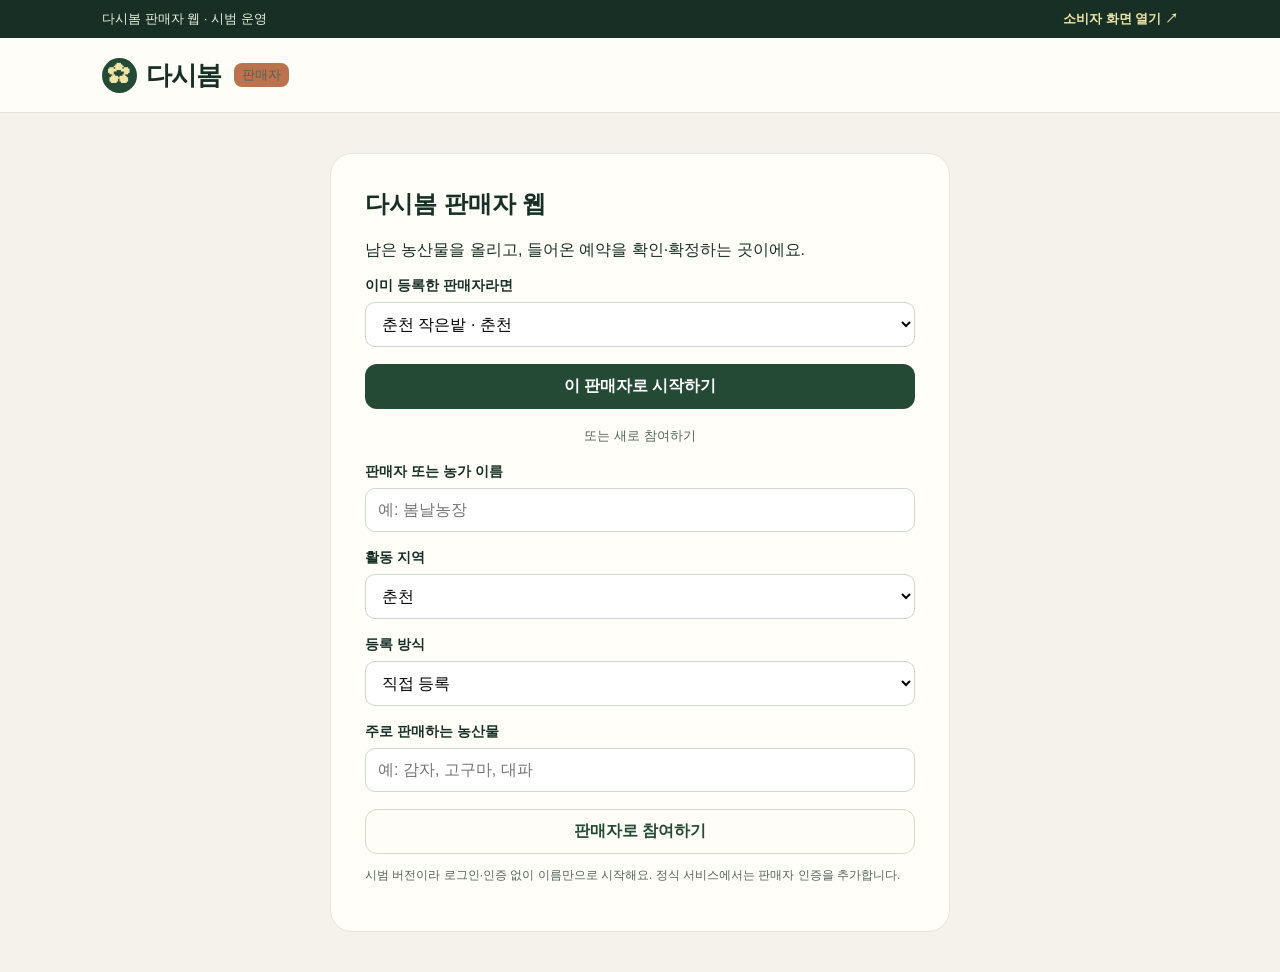
==== seller.html @ 89005359 "소비자 웹과 판매자 웹으로 분리하고 서로 연결 - 다시봄_줌미팅_시연본.html → index.html (소비자 웹) - seller.html 추가 (판매자 웹: 상품 올리기, 예" ====
<!doctype html>
<html lang="ko">
  <head>
    <meta charset="utf-8">
    <meta name="viewport" content="width=device-width,initial-scale=1">
    <title>다시봄 판매자 | 우리 농가 관리</title>
    <link rel="stylesheet" href="assets/style.css">
  </head>
  <body class="seller-app">
    <div class="portal-bar">
      <div class="wrap">
        <span>다시봄 판매자 웹 · 시범 운영</span>
        <a href="index.html" target="_blank" rel="noopener">소비자 화면 열기 ↗</a>
      </div>
    </div>
    <header>
      <div class="wrap nav">
        <a class="logo" href="seller.html" aria-label="다시봄 판매자 홈"><span class="brand-mark" aria-hidden="true">✿</span> 다시봄 <span class="seller-tag">판매자</span></a>
        <div class="seller-who" id="sellerWho" hidden>
          <label class="mini" for="sellerSelect">판매자</label>
          <select id="sellerSelect" onchange="switchSeller(this.value)"></select>
          <button class="btn" type="button" onclick="openAdd()">+ 농산물 올리기</button>
        </div>
      </div>
    </header>

    <main class="wrap">
      <!-- 판매자를 아직 고르지 않았을 때 -->
      <section class="welcome" id="welcome" hidden>
        <h1>다시봄 판매자 웹</h1>
        <p class="lead">남은 농산물을 올리고, 들어온 예약을 확인·확정하는 곳이에요.</p>
        <div class="field">
          <label for="pickSeller">이미 등록한 판매자라면</label>
          <select id="pickSeller"></select>
        </div>
        <button class="btn" type="button" style="width:100%" onclick="switchSeller(document.getElementById('pickSeller').value)">이 판매자로 시작하기</button>
        <div class="or">또는 새로 참여하기</div>
        <form onsubmit="registerSeller(event)">
          <div class="field">
            <label for="newSellerName">판매자 또는 농가 이름</label>
            <input id="newSellerName" name="name" required maxlength="40" placeholder="예: 봄날농장">
          </div>
          <div class="field">
            <label for="newSellerRegion">활동 지역</label>
            <select id="newSellerRegion" name="region" required>
              <option value="춘천">춘천</option>
              <option value="홍천">홍천</option>
            </select>
          </div>
          <div class="field">
            <label for="newSellerMode">등록 방식</label>
            <select id="newSellerMode" name="mode">
              <option value="직접 등록">직접 등록</option>
              <option value="관리자 대리 등록">관리자 대리 등록</option>
            </select>
          </div>
          <div class="field">
            <label for="newSellerProducts">주로 판매하는 농산물</label>
            <input id="newSellerProducts" name="products" maxlength="120" placeholder="예: 감자, 고구마, 대파">
          </div>
          <button class="btn alt" type="submit" style="width:100%">판매자로 참여하기</button>
          <p class="fine">시범 버전이라 로그인·인증 없이 이름만으로 시작해요. 정식 서비스에서는 판매자 인증을 추가합니다.</p>
        </form>
      </section>

      <!-- 판매자 대시보드 -->
      <section class="dash" id="dash" hidden>
        <h1 id="hello"></h1>
        <p class="lead">새 예약을 확인하고, 오늘 남은 농산물을 올려 보세요.</p>

        <div class="stats">
          <div class="stat hot"><small>확인 대기 예약</small><strong id="statWait">0</strong></div>
          <div class="stat"><small>확정된 예약</small><strong id="statOk">0</strong></div>
          <div class="stat"><small>판매 중인 상품</small><strong id="statOn">0</strong></div>
          <div class="stat"><small>예상 매출 (확정·완료)</small><strong id="statSales">0원</strong></div>
        </div>

        <div class="tabs" role="tablist">
          <button class="tab" role="tab" id="tab-orders" aria-selected="true" onclick="showTab('orders')">예약 요청<span class="nav-count" id="waitCount"></span></button>
          <button class="tab" role="tab" id="tab-products" aria-selected="false" onclick="showTab('products')">내 상품</button>
          <button class="tab" role="tab" id="tab-admin" aria-selected="false" onclick="showTab('admin')">운영 도구</button>
        </div>

        <div class="panel" id="panel-orders" role="tabpanel">
          <div class="panel-head">
            <h2>들어온 예약</h2>
            <div class="chips" id="orderFilter">
              <button class="chip" type="button" data-f="all" aria-pressed="false" onclick="setFilter('all')">전체</button>
              <button class="chip" type="button" data-f="requested" aria-pressed="true" onclick="setFilter('requested')">확인 대기</button>
              <button class="chip" type="button" data-f="accepted" aria-pressed="false" onclick="setFilter('accepted')">확정</button>
              <button class="chip" type="button" data-f="closed" aria-pressed="false" onclick="setFilter('closed')">완료·종료</button>
            </div>
          </div>
          <div class="card-list" id="orderList"></div>
        </div>

        <div class="panel" id="panel-products" role="tabpanel" hidden>
          <div class="panel-head">
            <h2>내 상품</h2>
            <button class="btn small" type="button" onclick="openAdd()">+ 농산물 올리기</button>
          </div>
          <div class="card-list" id="productList"></div>
        </div>

        <div class="panel" id="panel-admin" role="tabpanel" hidden>
          <div class="panel-head"><h2>운영 도구</h2></div>
          <div class="notice">시범 운영자가 쓰는 메뉴예요. 정식 서비스에서는 관리자 계정에서만 보이게 할 예정이에요.</div>
          <h3>참여 판매자</h3>
          <div id="sellerList"></div>
          <h3>전체 예약</h3>
          <div id="allOrders"></div>
          <div class="admin-box">
            <h3>시범 데이터</h3>
            <p class="fine">지금까지 쌓인 상품·판매자·예약을 파일로 받거나, 시연 전에 처음 상태로 되돌릴 수 있어요.</p>
            <div class="switch">
              <button class="btn alt small" type="button" onclick="UI.download(Store.exportAll(), '다시봄-시범데이터.json')">데이터 내려받기 (JSON)</button>
              <button class="btn danger small" type="button" onclick="resetDemo()">처음 상태로 초기화</button>
            </div>
          </div>
        </div>
      </section>
    </main>

    <dialog id="addDialog">
      <div class="modal-head">
        <h2>농산물 올리기</h2>
        <button class="close" type="button" aria-label="닫기" onclick="UI.close('addDialog')">×</button>
      </div>
      <div class="modal-body">
        <div class="notice" id="addWho"></div>
        <form onsubmit="addProduct(event)">
          <div class="field">
            <label for="addMode">등록 주체</label>
            <select id="addMode" name="mode">
              <option value="판매자 직접 등록">판매자 직접 등록</option>
              <option value="관리자 대리 등록">관리자 대리 등록</option>
            </select>
          </div>
          <div class="field">
            <label for="addRegion">판매 지역</label>
            <select id="addRegion" name="region">
              <option value="춘천">춘천</option>
              <option value="홍천">홍천</option>
            </select>
          </div>
          <div class="field">
            <label for="addName">농산물 이름</label>
            <input id="addName" name="name" required maxlength="40" placeholder="예: 못난이 감자">
          </div>
          <div class="field">
            <label for="addCategory">상품 분류</label>
            <select id="addCategory" name="category">
              <option>못난이 농산물</option>
              <option>소량 잉여 농산물</option>
              <option>일반 농산물</option>
            </select>
          </div>
          <div class="field">
            <label for="addPrice">판매 가격(원)</label>
            <input id="addPrice" name="price" type="number" required min="0" max="10000000" placeholder="예: 3000">
          </div>
          <div class="field">
            <label for="addUnit">판매 단위</label>
            <input id="addUnit" name="unit" required maxlength="25" placeholder="예: 1kg 또는 2개">
          </div>
          <div class="field">
            <label for="addPlace">수령 장소</label>
            <input id="addPlace" name="place" required maxlength="100" placeholder="예: 홍천 오일장 (정확한 위치는 예약 후 협의)">
          </div>
          <div class="field">
            <label for="addDesc">판매 설명</label>
            <textarea id="addDesc" name="description" maxlength="300" placeholder="상품 상태와 수령 가능 요일을 적어주세요."></textarea>
          </div>
          <div class="field">
            <label for="addPhone">연락처 (공개에 동의한 경우만)</label>
            <input id="addPhone" name="phone" type="tel" maxlength="20" placeholder="예: 010-0000-0000 (선택)">
          </div>
          <div class="field">
            <label><input type="checkbox" name="consent" style="width:auto"> 소비자에게 연락처 공개에 동의합니다 (선택)</label>
          </div>
          <button class="btn" type="submit" style="width:100%">올리기</button>
          <p class="fine">올리면 소비자 화면에 바로 나타나요.</p>
        </form>
      </div>
    </dialog>

    <dialog id="decideDialog">
      <div class="modal-head">
        <h2 id="decideTitle">예약 확정</h2>
        <button class="close" type="button" aria-label="닫기" onclick="UI.close('decideDialog')">×</button>
      </div>
      <div class="modal-body">
        <div class="notice" id="decideInfo" style="white-space:pre-line"></div>
        <form onsubmit="decide(event)">
          <input type="hidden" name="id" id="decideId">
          <input type="hidden" name="status" id="decideStatus">
          <div class="field">
            <label for="decideNote">소비자에게 보낼 말</label>
            <textarea id="decideNote" name="note" maxlength="300"></textarea>
          </div>
          <button class="btn" type="submit" style="width:100%" id="decideBtn">확정하기</button>
          <p class="fine">이 메시지는 소비자의 ‘내 예약’에 표시돼요.</p>
        </form>
      </div>
    </dialog>

    <div class="toast" id="toast" role="status"></div>

    <script src="assets/store.js"></script>
    <script>
      const Store = window.DasibomStore;
      const UI = window.DasibomUI;
      const esc = UI.esc, money = UI.money;
      let me = Store.currentSeller();
      let filter = 'requested';
      let fresh = new Set(); // 방금 들어온 예약 강조용

      function renderAll() {
        renderSellerPickers();
        const hasMe = !!me;
        document.getElementById('welcome').hidden = hasMe;
        document.getElementById('dash').hidden = !hasMe;
        document.getElementById('sellerWho').hidden = !hasMe;
        if (!hasMe) return;
        document.getElementById('hello').textContent = `${me}님, 안녕하세요`;
        renderStats();
        renderOrders();
        renderProducts();
        renderAdmin();
      }

      function renderSellerPickers() {
        const sellers = Store.sellers();
        const options = sellers.map(s => `<option value="${esc(s.name)}"${s.name === me ? ' selected' : ''}>${esc(s.name)} · ${esc(s.region)}</option>`).join('');
        document.getElementById('sellerSelect').innerHTML = options;
        document.getElementById('pickSeller').innerHTML = options;
      }

      function switchSeller(name) {
        if (!name) return;
        me = name;
        Store.setCurrentSeller(name);
        fresh.clear();
        renderAll();
        window.scrollTo(0, 0);
      }

      function registerSeller(e) {
        e.preventDefault();
        const s = Store.addSeller(Object.fromEntries(new FormData(e.target)));
        if (!s) return UI.notify('저장하지 못했어요. 다시 시도해 주세요.');
        e.target.reset();
        switchSeller(s.name);
        UI.notify(`${s.name}님, 다시봄에 오신 걸 환영해요! 첫 농산물을 올려 보세요.`);
      }

      function myOrders() {
        return Store.reservationsForSeller(me);
      }

      function renderStats() {
        const orders = myOrders();
        const wait = orders.filter(r => r.status === 'requested').length;
        document.getElementById('statWait').textContent = wait;
        document.getElementById('waitCount').textContent = wait ? wait : '';
        document.getElementById('statOk').textContent = orders.filter(r => r.status === 'accepted').length;
        document.getElementById('statOn').textContent = Store.productsBySeller(me).filter(p => p.status !== 'off').length;
        document.getElementById('statSales').textContent = money(orders.filter(r => r.status === 'accepted' || r.status === 'done').reduce((a, r) => a + Number(r.total || 0), 0));
      }

      function setFilter(f) {
        filter = f;
        document.querySelectorAll('#orderFilter .chip').forEach(b => b.setAttribute('aria-pressed', String(b.dataset.f === f)));
        renderOrders();
      }

      function renderOrders() {
        const list = myOrders().filter(r =>
          filter === 'all' ? true :
          filter === 'closed' ? ['done', 'declined', 'cancelled'].includes(r.status) :
          r.status === filter
        );
        const emptyText = {
          requested: '확인할 예약이 없어요. 새 예약이 들어오면 여기에 바로 나타나요.',
          accepted: '확정된 예약이 없어요.',
          closed: '완료되거나 종료된 예약이 없어요.',
          all: '아직 들어온 예약이 없어요.'
        }[filter];
        document.getElementById('orderList').innerHTML = list.length ? list.map(r => `
          <article class="r-card${fresh.has(r.id) ? ' is-new' : ''}">
            <div class="r-emoji" aria-hidden="true">${r.emoji || '🥬'}</div>
            <div>
              <h3>${esc(r.product)} · ${esc(r.quantity)}묶음 <span class="mini">(${esc(r.unit)} 단위)</span></h3>
              <div class="meta">
                신청자 <b>${esc(r.customer)}</b> · 현장 결제 <b>${money(r.total)}</b><br>
                수령 희망일 <b>${esc(UI.date(r.date))}</b> · ${esc(r.place)}
              </div>
              ${r.message ? `<p class="r-msg"><b>소비자</b> ${esc(r.message)}</p>` : ''}
              ${r.sellerNote ? `<p class="r-msg seller"><b>보낸 말</b> ${esc(r.sellerNote)}</p>` : ''}
              ${actionsFor(r)}
            </div>
            <div class="r-side">${UI.badge(r.status)}<span class="mini">${esc(UI.ago(r.createdAt))} 신청</span></div>
          </article>`).join('') : `<div class="empty">${emptyText}</div>`;
      }

      function actionsFor(r) {
        const id = esc(r.id);
        if (r.status === 'requested') return `<div class="r-actions">
          <button class="btn" type="button" onclick="openDecide('${id}','accepted')">예약 확정</button>
          <button class="btn danger" type="button" onclick="openDecide('${id}','declined')">예약 불가</button></div>`;
        if (r.status === 'accepted') return `<div class="r-actions">
          <button class="btn" type="button" onclick="markDone('${id}')">수령 완료</button>
          <button class="btn danger" type="button" onclick="openDecide('${id}','declined')">예약 취소</button></div>`;
        return '';
      }

      function openDecide(id, status) {
        const r = Store.reservations().find(x => x.id === id);
        if (!r) return;
        const ok = status === 'accepted';
        document.getElementById('decideId').value = id;
        document.getElementById('decideStatus').value = status;
        document.getElementById('decideTitle').textContent = ok ? '예약 확정' : '예약 불가 안내';
        document.getElementById('decideBtn').textContent = ok ? '확정하기' : '불가 안내 보내기';
        document.getElementById('decideInfo').textContent = `${r.customer}님 · ${r.product} ${r.quantity}묶음\n수령 희망일 ${UI.date(r.date)} · ${r.place}`;
        document.getElementById('decideNote').value = ok
          ? `예약 확정됐어요. ${UI.date(r.date)}에 ${r.place.split('·')[0].trim()}에서 뵐게요!`
          : '죄송해요, 이번에는 준비가 어려워요. 다음에 꼭 다시 찾아 주세요.';
        UI.show('decideDialog');
      }

      function decide(e) {
        e.preventDefault();
        const x = Object.fromEntries(new FormData(e.target));
        Store.updateReservation(x.id, { status: x.status, sellerNote: x.note });
        UI.close('decideDialog');
        fresh.delete(x.id);
        renderAll();
        UI.notify(x.status === 'accepted' ? '예약을 확정했어요. 소비자에게 바로 표시돼요.' : '예약 불가를 안내했어요.');
      }

      function markDone(id) {
        Store.updateReservation(id, { status: 'done' });
        renderAll();
        UI.notify('수령 완료로 바꿨어요.');
      }

      function renderProducts() {
        const list = Store.productsBySeller(me);
        document.getElementById('productList').innerHTML = list.length ? list.map(p => `
          <article class="p-row${p.status === 'off' ? ' is-off' : ''}">
            <div class="r-emoji" aria-hidden="true" style="width:52px;height:52px;border-radius:12px;background:#efe8d4;display:grid;place-items:center;font-size:30px">${p.emoji || '🥬'}</div>
            <div>
              <h3>${esc(p.name)} ${p.status === 'off' ? '<span class="badge off">판매 중지</span>' : '<span class="badge ok">판매 중</span>'}</h3>
              <div class="meta">${money(p.price)} / ${esc(p.unit)} · ${esc(p.category)} · ${esc(p.place)}</div>
            </div>
            <div class="p-actions">
              ${p.status === 'off'
                ? `<button class="btn small" type="button" onclick="toggleProduct('${esc(p.id)}','on')">다시 판매</button>`
                : `<button class="btn alt small" type="button" onclick="toggleProduct('${esc(p.id)}','off')">판매 중지</button>`}
              ${p.isDemo ? '' : `<button class="btn danger small" type="button" onclick="removeProduct('${esc(p.id)}')">삭제</button>`}
            </div>
          </article>`).join('') : '<div class="empty">아직 올린 농산물이 없어요.<br><button class="btn" type="button" style="margin-top:12px" onclick="openAdd()">첫 농산물 올리기</button></div>';
      }

      function toggleProduct(id, status) {
        Store.updateProduct(id, { status });
        renderAll();
        UI.notify(status === 'off' ? '판매를 중지했어요. 소비자 화면에서 숨겨져요.' : '다시 판매를 시작했어요.');
      }

      function removeProduct(id) {
        if (!window.confirm('이 상품을 삭제할까요? 되돌릴 수 없어요.')) return;
        Store.removeProduct(id);
        renderAll();
        UI.notify('상품을 삭제했어요.');
      }

      function openAdd() {
        if (!me) return;
        const seller = Store.sellers().find(s => s.name === me);
        document.getElementById('addWho').textContent = `${me} 이름으로 올라가요. 올리면 소비자 화면에 바로 나타나요.`;
        if (seller && seller.region) document.getElementById('addRegion').value = seller.region;
        UI.show('addDialog');
      }

      function addProduct(e) {
        e.preventDefault();
        const x = Object.fromEntries(new FormData(e.target));
        x.price = Number(x.price);
        if (!Number.isFinite(x.price) || x.price < 0) return UI.notify('가격을 확인해 주세요.');
        x.phone = x.consent && /^0\d{1,2}-?\d{3,4}-?\d{4}$/.test(x.phone || '') ? x.phone : '';
        delete x.consent;
        x.seller = me;
        const p = Store.addProduct(x);
        if (!p) return UI.notify('저장하지 못했어요. 다시 시도해 주세요.');
        UI.close('addDialog');
        e.target.reset();
        showTab('products');
        renderAll();
        UI.notify(`${p.name}을(를) 올렸어요. 소비자 화면에 바로 보여요.`);
      }

      function renderAdmin() {
        const sellers = Store.sellers();
        document.getElementById('sellerList').innerHTML = '<ul class="dash-list">' + sellers.map(s => `
          <li>${esc(s.name)} · ${esc(s.region)} · ${esc(s.mode)}${s.products ? ` (${esc(s.products)})` : ''} · 상품 ${Store.productsBySeller(s.name).length}개</li>`).join('') + '</ul>';
        const all = Store.reservations();
        document.getElementById('allOrders').innerHTML = all.length ? '<ul class="dash-list">' + all.map(r => `
          <li>${esc(r.product)} · ${esc(r.seller)} ← ${esc(r.customer)} · ${esc(r.quantity)}묶음 · ${money(r.total)} · ${esc(UI.date(r.date))} · ${UI.badge(r.status)}</li>`).join('') + '</ul>'
          : '<p class="fine">아직 예약이 없어요.</p>';
      }

      function resetDemo() {
        if (!window.confirm('상품·판매자·예약을 모두 지우고 처음 예시 상태로 되돌릴까요?')) return;
        Store.resetDemo();
        me = null;
        fresh.clear();
        renderAll();
        UI.notify('처음 상태로 초기화했어요.');
      }

      function showTab(name) {
        ['orders', 'products', 'admin'].forEach(t => {
          document.getElementById('tab-' + t).setAttribute('aria-selected', String(t === name));
          document.getElementById('panel-' + t).hidden = t !== name;
        });
      }

      // 소비자 웹에서 바뀐 내용 반영
      Store.subscribe(prev => {
        if (me && !Store.sellers().some(s => s.name === me)) me = null; // 다른 탭에서 초기화한 경우
        if (me && prev) {
          const oldIds = new Set(prev.reservations.map(r => r.id));
          const oldStatus = Object.fromEntries(prev.reservations.map(r => [r.id, r.status]));
          const incoming = myOrders().filter(r => !oldIds.has(r.id));
          incoming.forEach(r => fresh.add(r.id));
          if (incoming.length) UI.notify(`새 예약이 들어왔어요: ${incoming.map(r => `${r.customer}님 · ${r.product}`).join(', ')}`);
          const cancelled = myOrders().filter(r => r.status === 'cancelled' && oldStatus[r.id] && oldStatus[r.id] !== 'cancelled');
          if (cancelled.length) UI.notify(`${cancelled.map(r => r.customer).join(', ')}님이 예약을 취소했어요.`);
        }
        renderAll();
      });

      renderAll();
    </script>
  </body>
</html>
---- assets/style.css ----
:root {
      --ink:#27372b;
      --muted:#6a786c;
      --green:#436b49;
      --light:#f3f7ef;
      --line:#e2e8db;
      --cream:#fdfaf2;
      --orange:#bc724d
    }
    * {
      box-sizing:border-box
    }
    body {
      margin:0;
      font-family:Pretendard,'Noto Sans KR',-apple-system,BlinkMacSystemFont,'Segoe UI',sans-serif;
      color:var(--ink);
      background:#fff
    }
    button,input,select,textarea {
      font:inherit
    }
    button {
      cursor:pointer
    }
    button:focus-visible,input:focus-visible,select:focus-visible,textarea:focus-visible {
      outline:3px solid #a4c7a7;
      outline-offset:2px
    }
    .wrap {
      max-width:1120px;
      margin:auto;
      padding:0 22px
    }
    header {
      border-bottom:1px solid var(--line);
      background:white;
      position:sticky;
      top:0;
      z-index:10
    }
    .nav {
      display:flex;
      align-items:center;
      justify-content:space-between;
      min-height:74px;
      gap:15px
    }
    .logo {
      font-weight:900;
      font-size:27px;
      letter-spacing:-1px;
      color:var(--green)
    }
    .logo span {
      font-size:13px;
      letter-spacing:0;
      font-weight:500;
      display:block;
      color:var(--muted)
    }
    .nav-actions {
      display:flex;
      gap:8px;
      flex-wrap:wrap
    }
    .btn {
      background:var(--green);
      border:1px solid var(--green);
      border-radius:12px;
      padding:11px 17px;
      color:white;
      font-weight:700
    }
    .btn.alt {
      background:#fff;
      color:var(--green)
    }
    .btn.ghost {
      background:transparent;
      color:var(--ink);
      border-color:transparent
    }
    .hero {
      background:linear-gradient(120deg,#edf5e9,#fff9e9);
      padding:65px 0
    }
    .hero-inner {
      display:grid;
      grid-template-columns:1.2fr .8fr;
      gap:30px;
      align-items:center
    }
    .eyebrow {
      color:var(--green);
      font-weight:800;
      font-size:14px
    }
    .hero h1 {
      font-size:clamp(34px,5vw,58px);
      line-height:1.23;
      letter-spacing:-2px;
      margin:15px 0
    }
    .hero p {
      line-height:1.8;
      color:#58675b;
      max-width:570px
    }
    .hero-card {
      background:#fff;
      border:1px solid #e0e9d8;
      border-radius:28px;
      padding:30px;
      box-shadow:0 15px 40px #4c5e3820;
      transform:rotate(2deg)
    }
    .hero-art {
      font-size:92px;
      text-align:center;
      line-height:1.5
    }
    .hero-card strong {
      display:block;
      font-size:21px
    }
    .hero-card small {
      display:block;
      color:var(--muted);
      margin-top:7px
    }
    .strip {
      display:flex;
      gap:12px;
      margin-top:25px;
      flex-wrap:wrap
    }
    .pill {
      background:#fff;
      border:1px solid #cbdac8;
      border-radius:50px;
      padding:8px 13px;
      font-size:13px;
      color:var(--green)
    }
    section {
      padding:56px 0
    }
    .section-head {
      display:flex;
      gap:15px;
      align-items:end;
      justify-content:space-between;
      flex-wrap:wrap;
      margin-bottom:23px
    }
    .section-head h2 {
      font-size:29px;
      letter-spacing:-1px;
      margin:0 0 8px
    }
    .section-head p {
      color:var(--muted);
      margin:0
    }
    .filters {
      display:flex;
      gap:10px;
      flex-wrap:wrap;
      margin-bottom:25px
    }
    .filters input,.filters select {
      padding:12px 14px;
      border:1px solid var(--line);
      border-radius:12px;
      background:white;
      min-height:46px
    }
    .filters input {
      flex:1;
      min-width:190px
    }
    .grid {
      display:grid;
      grid-template-columns:repeat(3,1fr);
      gap:18px
    }
    .product {
      border:1px solid var(--line);
      border-radius:18px;
      overflow:hidden;
      background:white;
      display:flex;
      flex-direction:column
    }
    .product .cover {
      height:175px;
      background:#edf3e8;
      display:grid;
      place-items:center;
      font-size:78px
    }
    .product .detail {
      padding:19px;
      flex:1;
      display:flex;
      flex-direction:column
    }
    .tags {
      display:flex;
      gap:6px;
      flex-wrap:wrap
    }
    .tag {
      font-size:12px;
      background:var(--light);
      color:var(--green);
      border-radius:25px;
      padding:5px 9px
    }
    .product h3 {
      font-size:21px;
      margin:13px 0 6px
    }
    .product .desc {
      font-size:14px;
      color:var(--muted);
      line-height:1.6;
      margin:5px 0
    }
    .price {
      font-size:22px;
      font-weight:800;
      margin:12px 0
    }
    .meta {
      color:var(--muted);
      font-size:13px;
      line-height:1.7
    }
    .product .actions {
      display:flex;
      gap:8px;
      margin-top:auto;
      padding-top:17px
    }
    .product .actions .btn {
      padding:10px 8px;
      flex:1;
      font-size:14px
    }
    .steps {
      background:var(--cream)
    }
    .step-grid {
      display:grid;
      grid-template-columns:repeat(3,1fr);
      gap:16px
    }
    .step {
      background:white;
      border:1px solid #efe8d9;
      border-radius:17px;
      padding:25px
    }
    .step b {
      font-size:28px;
      color:var(--green)
    }
    .step h3 {
      font-size:19px
    }
    .step p {
      font-size:14px;
      color:var(--muted);
      line-height:1.7
    }
    .footer {
      background:#293c2e;
      color:white;
      padding:35px 0
    }
    .footer p {
      color:#bacbbb;
      font-size:13px;
      line-height:1.7
    }
    .empty {
      grid-column:1/-1;
      text-align:center;
      background:var(--light);
      padding:40px;
      border-radius:16px;
      color:var(--muted)
    }
    dialog {
      border:0;
      border-radius:22px;
      box-shadow:0 24px 80px #14201755;
      max-width:min(560px,calc(100% - 26px));
      width:100%;
      padding:0
    }
    dialog::backdrop {
      background:#15231990
    }
    .modal-head {
      display:flex;
      align-items:center;
      justify-content:space-between;
      padding:22px 24px;
      border-bottom:1px solid var(--line)
    }
    .modal-head h2 {
      margin:0;
      font-size:22px
    }
    .close {
      background:#f0f3ed;
      border:0;
      width:34px;
      height:34px;
      border-radius:50%;
      font-size:20px
    }
    .modal-body {
      padding:22px 24px 26px;
      max-height:70vh;
      overflow:auto
    }
    .field {
      margin:0 0 17px
    }
    .field label {
      display:block;
      font-weight:700;
      font-size:14px;
      margin-bottom:7px
    }
    .field input,.field select,.field textarea {
      width:100%;
      border:1px solid #ccd8cd;
      border-radius:10px;
      padding:12px;
      background:white
    }
    .field textarea {
      min-height:85px;
      resize:vertical
    }
    .fine {
      font-size:12px;
      color:var(--muted);
      line-height:1.6
    }
    .notice {
      background:#f3f7ef;
      padding:12px 14px;
      border-radius:10px;
      font-size:13px;
      color:var(--green);
      margin-bottom:16px;
      line-height:1.7
    }
    .switch {
      display:flex;
      gap:10px;
      flex-wrap:wrap
    }
    .switch label {
      display:flex;
      align-items:center;
      gap:4px
    }
    .switch input {
      width:auto
    }
    .toast {
      position:fixed;
      bottom:22px;
      right:22px;
      background:#283e2e;
      color:white;
      border-radius:12px;
      padding:14px 20px;
      z-index:30;
      box-shadow:0 10px 30px #0002;
      display:none;
      max-width:350px
    }
    .dash-list {
      font-size:14px;
      line-height:1.8;
      padding-left:20px
    }
    .mini {
      font-size:12px;
      color:var(--muted)
    }
    @media(max-width:800px) {
      .hero-inner {
        grid-template-columns:1fr
      }
      .hero-card {
        display:none
      }
      .grid {
        grid-template-columns:repeat(2,1fr)
      }
      .step-grid {
        grid-template-columns:1fr
      }
      .nav {
        align-items:flex-start;
        padding:14px 22px;
        flex-direction:column
      }
      .nav-actions {
        width:100%
      }
      .hero {
        padding:45px 0
      }
    }
    @media(max-width:540px) {
      .grid {
        grid-template-columns:1fr
      }
      .product .cover {
        height:190px
      }
      .hero h1 {
        font-size:37px
      }
      .nav-actions .btn {
        font-size:12px;
        padding:9px 11px
      }
      section {
        padding:38px 0
      }
    }
    :root {
      --green:#244a35;
      --deep:#172f24;
      --muted:#546258;
      --paper:#faf8f1
    }
    html {
      scroll-behavior:smooth;
      scroll-padding-top:100px
    }
    body {
      background:#faf8f1;
      color:#172f24;
      word-break:keep-all
    }
    header {
      background:#faf8f1;
      border-bottom:1px solid #e3e5da
    }
    .logo {
      display:inline-flex;
      align-items:center;
      gap:9px;
      text-decoration:none;
      color:#172f24;
      white-space:nowrap;
      font-size:26px
    }
    .logo .brand-mark {
      display:grid;
      place-items:center;
      border-radius:50%;
      width:35px;
      height:35px;
      background:#244a35;
      color:#efe5a7;
      font-size:23px
    }
    .btn {
      background:#244a35;
      color:white;
      border:1px solid transparent;
      text-decoration:none
    }
    .btn.alt {
      background:#fffdf7;
      color:#244a35;
      border:1px solid #d2dbcb
    }
    .btn.ghost {
      background:transparent;
      color:#244a35
    }
    .btn:hover,.btn:focus-visible {
      outline:2px solid #7c966d;
      outline-offset:2px
    }
    .hero {
      background:#e6ebda;
      border-bottom:1px solid #dce2d3
    }
    .hero-inner {
      grid-template-columns:minmax(0,1.2fr) minmax(0,1fr);
      gap:52px;
      padding-top:65px;
      padding-bottom:65px
    }
    .hero h1 {
      font-size:clamp(38px,5.4vw,72px);
      letter-spacing:-.085em;
      line-height:1.14;
      margin:16px 0 20px
    }
    .hero p {
      color:#405246;
      font-size:clamp(15px,1.7vw,18px);
      line-height:1.8
    }
    .eyebrow {
      background:none;
      color:#345741;
      padding:0;
      font-weight:750
    }
    .hero-actions {
      display:flex;
      flex-wrap:wrap;
      gap:20px;
      align-items:center;
      margin-top:28px
    }
    .hero-button {
      padding:14px 19px
    }
    .hero-button span {
      margin-left:10px
    }
    .hero-link {
      color:#244a35;
      font-weight:700;
      text-underline-offset:5px
    }
    .hero-card {
      position:relative;
      display:grid;
      gap:15px;
      text-align:left;
      padding:22px;
      background:#fdfbf1;
      color:#172f24;
      border:1px solid #d7dfcc;
      border-radius:22px;
      box-shadow:0 16px 32px #293f2314;
      min-height:0
    }
    .featured-label {
      font-size:13px;
      font-weight:800;
      color:#4b634f
    }
    .hero-card .hero-art {
      display:grid;
      place-items:center;
      min-height:165px;
      border-radius:14px;
      background:radial-gradient(ellipse at 50% 85%,#c1a26b 0%,#ebd6a7 34%,#f1e7cd 76%);
      font-size:104px;
      line-height:1;
      margin:0;
      text-shadow:0 9px 14px #624b3866
    }
    .featured-info {
      display:flex;
      justify-content:space-between;
      align-items:center;
      gap:12px
    }
    .hero-card .featured-info strong {
      font-size:20px;
      line-height:1.3
    }
    .hero-card .featured-price {
      white-space:nowrap;
      color:#244a35
    }
    .hero-card small {
      color:#546258;
      margin:5px 0 0;
      font-size:13px
    }
    .hero-card .btn {
      display:flex;
      justify-content:space-between;
      align-items:center
    }
    .section-head h2 {
      letter-spacing:-.06em
    }
    #market .product {
      background:#fffef9;
      border:1px solid #e5e6d9;
      border-radius:17px;
      box-shadow:0 8px 24px #223c2210
    }
    #market .cover {
      background:radial-gradient(ellipse at 50% 95%,#d9c193,#ede5cf 68%);
      font-size:75px;
      text-shadow:0 6px 10px #63462b40
    }
    #market .cover[data-product*="대파"] {
      background:radial-gradient(ellipse at 50% 95%,#a4b78c,#e4ebd7 68%)
    }
    #market .cover[data-product*="고구마"] {
      background:radial-gradient(ellipse at 50% 95%,#d2a99d,#f1e3df 68%)
    }
    #market .cover[data-product*="당근"] {
      background:radial-gradient(ellipse at 50% 95%,#e1bb81,#f3e6cf 68%)
    }
    .tag {
      color:#345741;
      background:#edf0e5
    }
    .pickup {
      border-top:1px solid #ecece1;
      padding-top:10px;
      color:#38543f;
      font-size:13px;
      font-weight:700
    }
    #reserveProduct {
      white-space:pre-line
    }
    .reserve-total {
      display:block;
      font-weight:800
    }
    .reserve-total:empty {
      display:none
    }
    .footer {
      background:#243c30;
      color:#fffaf0
    }
    @media(max-width:760px) {
      .hero-inner {
        grid-template-columns:1fr;
        gap:27px;
        padding-top:38px;
        padding-bottom:38px
      }
      .hero-card .hero-art {
        min-height:126px;
        font-size:88px
      }
      .nav {
        flex-wrap:wrap;
        gap:8px
      }
      .nav-actions {
        gap:4px
      }
      .nav-actions .btn {
        font-size:13px;
        padding:8px 9px
      }
      .hero-card .featured-info strong {
        font-size:17px
      }
    }
    @media(prefers-reduced-motion:reduce) {
      html {
        scroll-behavior:auto
      }
    }

/* ===== 두 웹 공통 추가 스타일 ===== */
.portal-bar {
  background:#172f24;
  color:#e9efe2;
  font-size:13px
}
.portal-bar .wrap {
  display:flex;
  justify-content:space-between;
  align-items:center;
  gap:12px;
  min-height:38px;
  flex-wrap:wrap
}
.portal-bar a {
  color:#efe5a7;
  font-weight:700;
  text-decoration:none
}
.portal-bar a:hover {
  text-decoration:underline
}
.nav-count {
  display:inline-grid;
  place-items:center;
  min-width:20px;
  height:20px;
  padding:0 6px;
  margin-left:6px;
  border-radius:20px;
  background:#bc724d;
  color:#fff;
  font-size:12px;
  font-weight:800
}
.nav-count:empty {
  display:none
}
.badge {
  display:inline-block;
  font-size:12px;
  font-weight:800;
  border-radius:20px;
  padding:4px 10px;
  white-space:nowrap
}
.badge.wait {
  background:#fff1d6;
  color:#8a5a12
}
.badge.ok {
  background:#dff0dc;
  color:#245a2c
}
.badge.no {
  background:#f6e0db;
  color:#8f3a26
}
.badge.done {
  background:#e3e7ec;
  color:#3d4855
}
.badge.off {
  background:#e9e9e4;
  color:#5d5f58
}
.card-list {
  display:grid;
  gap:12px
}
.r-card {
  background:#fffef9;
  border:1px solid #e5e6d9;
  border-radius:16px;
  padding:16px 18px;
  display:grid;
  grid-template-columns:52px 1fr auto;
  gap:14px;
  align-items:start
}
.r-card .r-emoji {
  width:52px;
  height:52px;
  border-radius:12px;
  background:#efe8d4;
  display:grid;
  place-items:center;
  font-size:30px
}
.r-card h3 {
  margin:0 0 4px;
  font-size:17px
}
.r-card .meta b {
  color:#172f24
}
.r-card .r-msg {
  margin:8px 0 0;
  font-size:14px;
  background:#f3f5ec;
  border-radius:10px;
  padding:9px 12px;
  line-height:1.6
}
.r-card .r-msg.seller {
  background:#eaf2e6
}
.r-card .r-side {
  display:flex;
  flex-direction:column;
  align-items:flex-end;
  gap:8px
}
.r-actions {
  display:flex;
  gap:6px;
  flex-wrap:wrap;
  margin-top:12px
}
.r-actions .btn {
  padding:8px 12px;
  font-size:13px
}
.btn.danger {
  background:#fff;
  color:#8f3a26;
  border:1px solid #e4c3ba
}
.btn.small {
  padding:7px 11px;
  font-size:13px;
  border-radius:10px
}
.product.is-off {
  opacity:.6
}
.product.is-new {
  animation:pop .9s ease
}
@keyframes pop {
  0% { box-shadow:0 0 0 0 #bc724d88 }
  100% { box-shadow:0 0 0 14px #bc724d00 }
}

/* ===== 판매자 웹 ===== */
body.seller-app {
  background:#f4f2ea
}
body.seller-app header {
  background:#fffdf7
}
.seller-tag {
  font-size:12px;
  font-weight:800;
  background:#bc724d;
  color:#fff;
  border-radius:8px;
  padding:3px 8px;
  margin-left:4px;
  letter-spacing:0
}
.seller-who {
  display:flex;
  align-items:center;
  gap:8px;
  flex-wrap:wrap
}
.seller-who select {
  padding:9px 12px;
  border:1px solid #d2dbcb;
  border-radius:10px;
  background:#fff;
  font-weight:700;
  color:#172f24
}
.dash {
  padding:34px 0 60px
}
.dash h1 {
  font-size:clamp(26px,3.4vw,36px);
  letter-spacing:-.06em;
  margin:0 0 6px
}
.dash .lead {
  color:#546258;
  margin:0 0 24px
}
.stats {
  display:grid;
  grid-template-columns:repeat(4,1fr);
  gap:12px;
  margin-bottom:26px
}
.stat {
  background:#fffef9;
  border:1px solid #e5e6d9;
  border-radius:16px;
  padding:16px 18px
}
.stat small {
  color:#546258;
  font-size:13px
}
.stat strong {
  display:block;
  font-size:28px;
  letter-spacing:-.04em;
  margin-top:4px
}
.stat.hot strong {
  color:#bc724d
}
.tabs {
  display:flex;
  gap:6px;
  border-bottom:1px solid #dcdccf;
  margin-bottom:20px;
  overflow-x:auto
}
.tab {
  background:none;
  border:0;
  border-bottom:3px solid transparent;
  padding:12px 14px;
  font-weight:700;
  color:#546258;
  white-space:nowrap
}
.tab[aria-selected="true"] {
  color:#172f24;
  border-bottom-color:#244a35
}
.panel[hidden] {
  display:none
}
.panel-head {
  display:flex;
  justify-content:space-between;
  align-items:center;
  gap:12px;
  flex-wrap:wrap;
  margin-bottom:14px
}
.panel-head h2 {
  margin:0;
  font-size:21px
}
.chips {
  display:flex;
  gap:6px;
  flex-wrap:wrap
}
.chip {
  background:#fff;
  border:1px solid #d2dbcb;
  border-radius:20px;
  padding:6px 12px;
  font-size:13px;
  color:#244a35;
  font-weight:700
}
.chip[aria-pressed="true"] {
  background:#244a35;
  color:#fff;
  border-color:#244a35
}
.p-row {
  background:#fffef9;
  border:1px solid #e5e6d9;
  border-radius:16px;
  padding:14px 16px;
  display:grid;
  grid-template-columns:52px 1fr auto;
  gap:14px;
  align-items:center
}
.p-row.is-off {
  opacity:.65
}
.p-row h3 {
  margin:0 0 3px;
  font-size:17px
}
.p-row .p-actions {
  display:flex;
  gap:6px;
  flex-wrap:wrap;
  justify-content:flex-end
}
.welcome {
  background:#fffef9;
  border:1px solid #e5e6d9;
  border-radius:22px;
  padding:34px;
  max-width:620px;
  margin:40px auto
}
.welcome h1 {
  margin-top:0
}
.welcome .or {
  text-align:center;
  color:#546258;
  font-size:13px;
  margin:18px 0
}
.admin-box {
  background:#fffef9;
  border:1px dashed #cfd3c2;
  border-radius:16px;
  padding:18px 20px;
  margin-top:30px
}
.admin-box h3 {
  margin:0 0 6px
}
@media(max-width:760px) {
  .stats {
    grid-template-columns:repeat(2,1fr)
  }
  .r-card,.p-row {
    grid-template-columns:44px 1fr
  }
  .r-card .r-emoji,.p-row .r-emoji {
    width:44px;
    height:44px;
    font-size:26px
  }
  .r-card .r-side,.p-row .p-actions {
    grid-column:1/-1;
    flex-direction:row;
    align-items:center;
    justify-content:flex-start
  }
  .welcome {
    padding:24px;
    margin:20px auto
  }
}

[hidden] {
  display:none !important
}
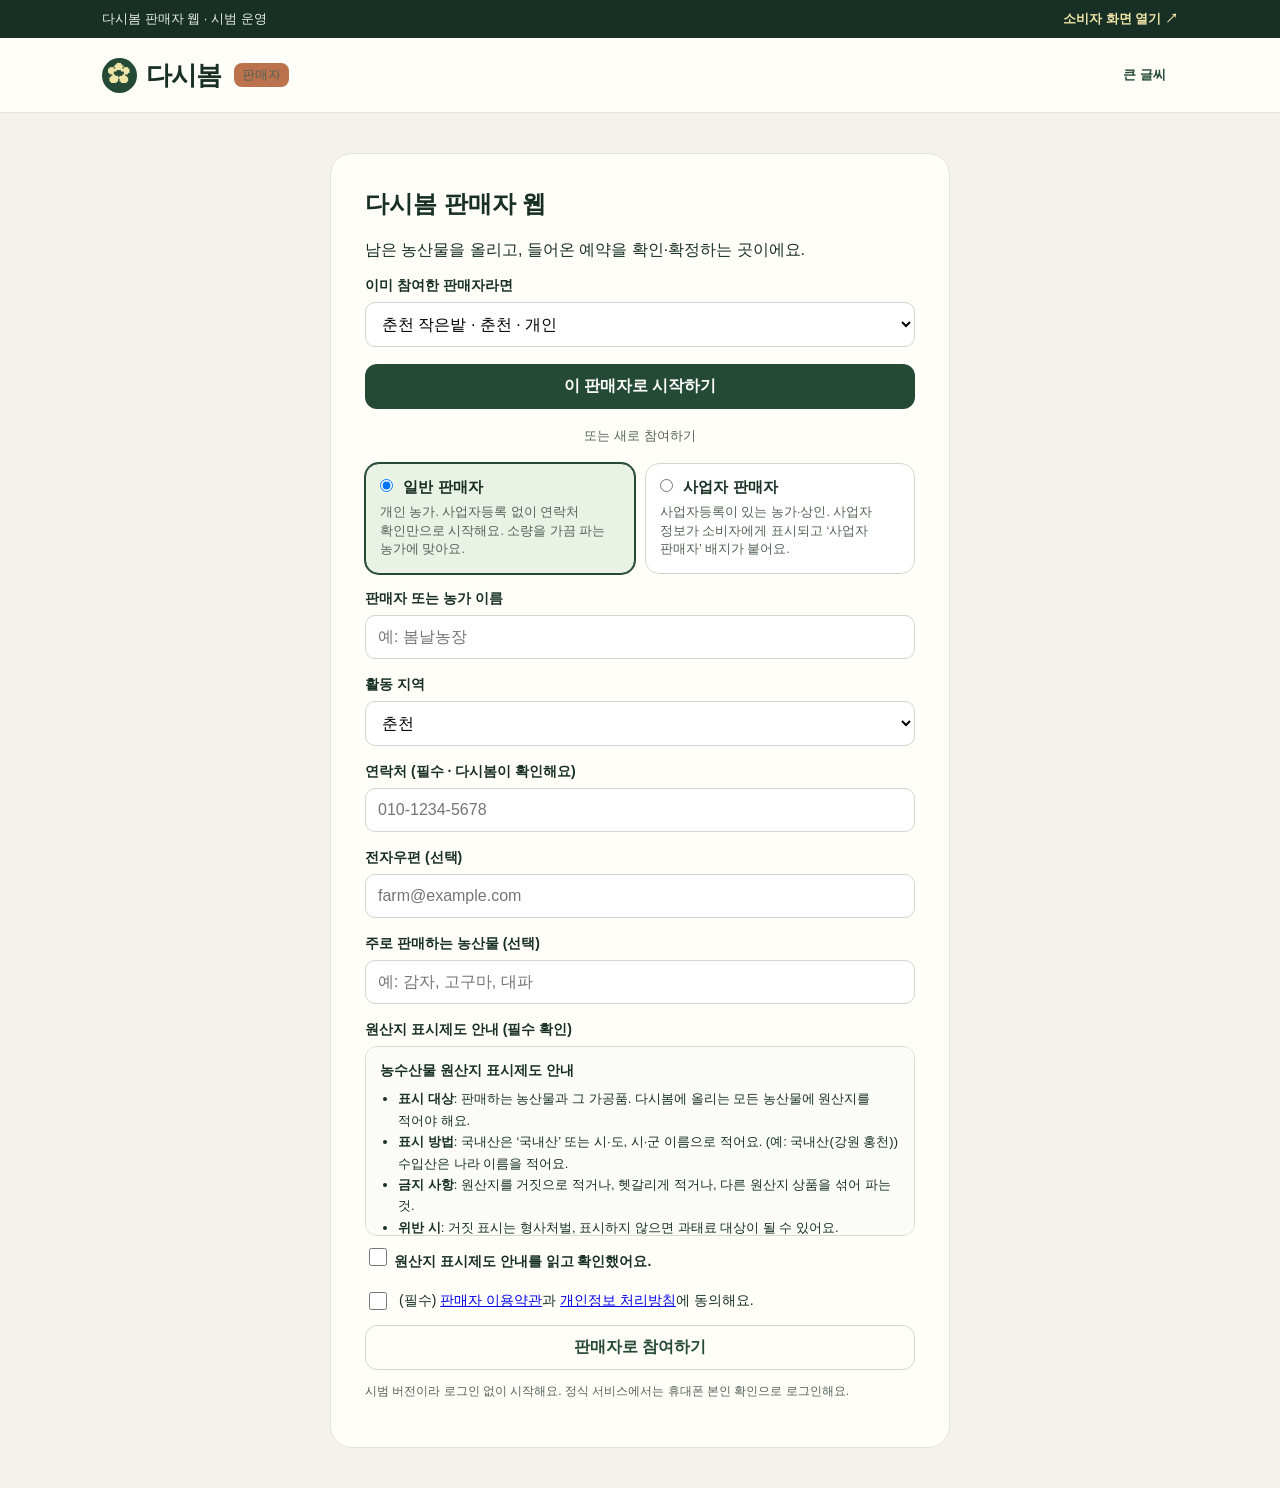
==== commit 3c3ecb92: "판매자 2종류, 일괄 등록, 수량·마감, 노쇼·차단, 픽업 알림, 보관법, 약관 초안 추가 - 일반(개인 농가)/사업자 판매자 구분, 참여 시 원산지 표시제도 안내 확인 - 엑셀처" ====
--- a/seller.html
+++ b/seller.html
@@ -16,10 +16,14 @@
     <header>
       <div class="wrap nav">
         <a class="logo" href="seller.html" aria-label="다시봄 판매자 홈"><span class="brand-mark" aria-hidden="true">✿</span> 다시봄 <span class="seller-tag">판매자</span></a>
-        <div class="seller-who" id="sellerWho" hidden>
-          <label class="mini" for="sellerSelect">판매자</label>
-          <select id="sellerSelect" onchange="switchSeller(this.value)"></select>
-          <button class="btn" type="button" onclick="openAdd()">+ 농산물 올리기</button>
+        <div class="seller-who">
+          <button class="btn ghost small" type="button" id="bigTextBtn" aria-pressed="false">큰 글씨</button>
+          <span id="sellerWho" class="seller-who" hidden>
+            <label class="mini" for="sellerSelect">판매자</label>
+            <select id="sellerSelect" onchange="switchSeller(this.value)"></select>
+            <button class="btn alt small" type="button" onclick="openBulk()">여러 개 한 번에</button>
+            <button class="btn small" type="button" onclick="openAdd()">+ 농산물 올리기</button>
+          </span>
         </div>
       </div>
     </header>
@@ -30,12 +34,18 @@
         <h1>다시봄 판매자 웹</h1>
         <p class="lead">남은 농산물을 올리고, 들어온 예약을 확인·확정하는 곳이에요.</p>
         <div class="field">
-          <label for="pickSeller">이미 등록한 판매자라면</label>
+          <label for="pickSeller">이미 참여한 판매자라면</label>
           <select id="pickSeller"></select>
         </div>
         <button class="btn" type="button" style="width:100%" onclick="switchSeller(document.getElementById('pickSeller').value)">이 판매자로 시작하기</button>
         <div class="or">또는 새로 참여하기</div>
-        <form onsubmit="registerSeller(event)">
+        <form id="joinForm" onsubmit="registerSeller(event)" novalidate>
+          <div class="type-pick">
+            <label><input type="radio" name="type" value="personal" checked onchange="toggleBiz()"> <b>일반 판매자</b>
+              <small>개인 농가. 사업자등록 없이 연락처 확인만으로 시작해요. 소량을 가끔 파는 농가에 맞아요.</small></label>
+            <label><input type="radio" name="type" value="business" onchange="toggleBiz()"> <b>사업자 판매자</b>
+              <small>사업자등록이 있는 농가·상인. 사업자 정보가 소비자에게 표시되고 ‘사업자 판매자’ 배지가 붙어요.</small></label>
+          </div>
           <div class="field">
             <label for="newSellerName">판매자 또는 농가 이름</label>
             <input id="newSellerName" name="name" required maxlength="40" placeholder="예: 봄날농장">
@@ -48,18 +58,40 @@
             </select>
           </div>
           <div class="field">
-            <label for="newSellerMode">등록 방식</label>
-            <select id="newSellerMode" name="mode">
-              <option value="직접 등록">직접 등록</option>
-              <option value="관리자 대리 등록">관리자 대리 등록</option>
-            </select>
-          </div>
-          <div class="field">
-            <label for="newSellerProducts">주로 판매하는 농산물</label>
+            <label for="newSellerPhone">연락처 (필수 · 다시봄이 확인해요)</label>
+            <input id="newSellerPhone" name="phone" type="tel" required maxlength="20" placeholder="010-1234-5678">
+          </div>
+          <div class="field">
+            <label for="newSellerEmail">전자우편 (선택)</label>
+            <input id="newSellerEmail" name="email" type="email" maxlength="80" placeholder="farm@example.com">
+          </div>
+          <div id="bizFields" hidden>
+            <div class="field">
+              <label for="newBizName">상호</label>
+              <input id="newBizName" name="bizName" maxlength="40">
+            </div>
+            <div class="field">
+              <label for="newBizNumber">사업자등록번호</label>
+              <input id="newBizNumber" name="bizNumber" maxlength="12" placeholder="123-45-67890">
+            </div>
+            <div class="field">
+              <label for="newMailOrder">통신판매업 신고번호 (있다면)</label>
+              <input id="newMailOrder" name="mailOrderNumber" maxlength="40" placeholder="예: 제2026-강원춘천-0000호">
+            </div>
+          </div>
+          <div class="field">
+            <label for="newSellerProducts">주로 판매하는 농산물 (선택)</label>
             <input id="newSellerProducts" name="products" maxlength="120" placeholder="예: 감자, 고구마, 대파">
           </div>
+          <div class="field">
+            <label>원산지 표시제도 안내 (필수 확인)</label>
+            <div class="origin-notice" id="originNotice"></div>
+            <label class="check-row"><input type="checkbox" name="originNotice"> <span>원산지 표시제도 안내를 읽고 확인했어요.</span></label>
+          </div>
+          <label class="check-row"><input type="checkbox" name="agreeTerms"> <span>(필수) <a href="terms.html#terms" target="_blank" rel="noopener">판매자 이용약관</a>과 <a href="terms.html#privacy" target="_blank" rel="noopener">개인정보 처리방침</a>에 동의해요.</span></label>
+          <p id="joinError" class="policy" style="display:none;background:#fdf1ee;border-color:#ecc9bf;color:#8f3a26"></p>
           <button class="btn alt" type="submit" style="width:100%">판매자로 참여하기</button>
-          <p class="fine">시범 버전이라 로그인·인증 없이 이름만으로 시작해요. 정식 서비스에서는 판매자 인증을 추가합니다.</p>
+          <p class="fine">시범 버전이라 로그인 없이 시작해요. 정식 서비스에서는 휴대폰 본인 확인으로 로그인해요.</p>
         </form>
       </section>
 
@@ -71,13 +103,14 @@
         <div class="stats">
           <div class="stat hot"><small>확인 대기 예약</small><strong id="statWait">0</strong></div>
           <div class="stat"><small>확정된 예약</small><strong id="statOk">0</strong></div>
-          <div class="stat"><small>판매 중인 상품</small><strong id="statOn">0</strong></div>
+          <div class="stat"><small>판매 중 · 품절</small><strong id="statOn">0</strong></div>
           <div class="stat"><small>예상 매출 (확정·완료)</small><strong id="statSales">0원</strong></div>
         </div>
 
         <div class="tabs" role="tablist">
           <button class="tab" role="tab" id="tab-orders" aria-selected="true" onclick="showTab('orders')">예약 요청<span class="nav-count" id="waitCount"></span></button>
           <button class="tab" role="tab" id="tab-products" aria-selected="false" onclick="showTab('products')">내 상품</button>
+          <button class="tab" role="tab" id="tab-me" aria-selected="false" onclick="showTab('me')">내 정보</button>
           <button class="tab" role="tab" id="tab-admin" aria-selected="false" onclick="showTab('admin')">운영 도구</button>
         </div>
 
@@ -91,27 +124,43 @@
               <button class="chip" type="button" data-f="closed" aria-pressed="false" onclick="setFilter('closed')">완료·종료</button>
             </div>
           </div>
+          <p class="fine" id="expireNote"></p>
           <div class="card-list" id="orderList"></div>
         </div>
 
         <div class="panel" id="panel-products" role="tabpanel" hidden>
           <div class="panel-head">
             <h2>내 상품</h2>
-            <button class="btn small" type="button" onclick="openAdd()">+ 농산물 올리기</button>
+            <div class="switch">
+              <button class="btn alt small" type="button" onclick="openBulk()">여러 개 한 번에 올리기</button>
+              <button class="btn small" type="button" onclick="openAdd()">+ 농산물 올리기</button>
+            </div>
           </div>
           <div class="card-list" id="productList"></div>
+        </div>
+
+        <div class="panel" id="panel-me" role="tabpanel" hidden>
+          <div class="panel-head"><h2>내 정보</h2></div>
+          <dl class="info-grid" id="meInfo"></dl>
+          <div id="meBizAction"></div>
+          <h3>내가 차단한 소비자</h3>
+          <p class="fine">차단한 번호는 내 상품을 예약할 수 없어요. 다른 판매자 상품에는 영향이 없어요.</p>
+          <ul class="dash-list block-list" id="myBlocks"></ul>
         </div>
 
         <div class="panel" id="panel-admin" role="tabpanel" hidden>
           <div class="panel-head"><h2>운영 도구</h2></div>
           <div class="notice">시범 운영자가 쓰는 메뉴예요. 정식 서비스에서는 관리자 계정에서만 보이게 할 예정이에요.</div>
+          <h3>노쇼·차단 관리</h3>
+          <p class="fine" id="policyNote"></p>
+          <ul class="dash-list block-list" id="customerList"></ul>
           <h3>참여 판매자</h3>
           <div id="sellerList"></div>
           <h3>전체 예약</h3>
           <div id="allOrders"></div>
           <div class="admin-box">
             <h3>시범 데이터</h3>
-            <p class="fine">지금까지 쌓인 상품·판매자·예약을 파일로 받거나, 시연 전에 처음 상태로 되돌릴 수 있어요.</p>
+            <p class="fine">지금까지 쌓인 상품·판매자·예약·노쇼 기록을 파일로 받거나, 시연 전에 처음 상태로 되돌릴 수 있어요.</p>
             <div class="switch">
               <button class="btn alt small" type="button" onclick="UI.download(Store.exportAll(), '다시봄-시범데이터.json')">데이터 내려받기 (JSON)</button>
               <button class="btn danger small" type="button" onclick="resetDemo()">처음 상태로 초기화</button>
@@ -121,14 +170,15 @@
       </section>
     </main>
 
+    <!-- 농산물 하나 올리기 / 다시 올리기 -->
     <dialog id="addDialog">
       <div class="modal-head">
-        <h2>농산물 올리기</h2>
+        <h2 id="addTitle">농산물 올리기</h2>
         <button class="close" type="button" aria-label="닫기" onclick="UI.close('addDialog')">×</button>
       </div>
       <div class="modal-body">
         <div class="notice" id="addWho"></div>
-        <form onsubmit="addProduct(event)">
+        <form id="addForm" onsubmit="addProduct(event)" novalidate>
           <div class="field">
             <label for="addMode">등록 주체</label>
             <select id="addMode" name="mode">
@@ -138,7 +188,7 @@
           </div>
           <div class="field">
             <label for="addRegion">판매 지역</label>
-            <select id="addRegion" name="region">
+            <select id="addRegion" name="region" onchange="suggestOrigin()">
               <option value="춘천">춘천</option>
               <option value="홍천">홍천</option>
             </select>
@@ -160,30 +210,84 @@
             <input id="addPrice" name="price" type="number" required min="0" max="10000000" placeholder="예: 3000">
           </div>
           <div class="field">
-            <label for="addUnit">판매 단위</label>
+            <label for="addUnit">판매 단위 (한 묶음)</label>
             <input id="addUnit" name="unit" required maxlength="25" placeholder="예: 1kg 또는 2개">
           </div>
           <div class="field">
-            <label for="addPlace">수령 장소</label>
-            <input id="addPlace" name="place" required maxlength="100" placeholder="예: 홍천 오일장 (정확한 위치는 예약 후 협의)">
+            <label for="addStock">준비한 수량 (묶음 수)</label>
+            <input id="addStock" name="stock" type="number" required min="1" max="9999" placeholder="예: 10">
+          </div>
+          <div class="field">
+            <label for="addOrigin">원산지</label>
+            <input id="addOrigin" name="origin" required maxlength="40" placeholder="예: 국내산(강원 춘천)">
+          </div>
+          <div class="field">
+            <label for="addPlace">수령 장소 (누구나 보는 대략적인 위치)</label>
+            <input id="addPlace" name="place" required maxlength="100" placeholder="예: 홍천 오일장 입구">
+          </div>
+          <div class="field">
+            <label for="addPlaceDetail">정확한 위치 (예약 확정된 소비자에게만 보여요)</label>
+            <input id="addPlaceDetail" name="placeDetail" maxlength="120" placeholder="예: 농협 앞 하얀 트럭, 도착하면 전화 주세요">
+          </div>
+          <div class="field">
+            <label>수령 가능 시간대</label>
+            <div class="slot-group" id="addSlots"></div>
+          </div>
+          <div class="field">
+            <label for="addEnd">판매 종료일 (선택)</label>
+            <input id="addEnd" name="endDate" type="date">
           </div>
           <div class="field">
             <label for="addDesc">판매 설명</label>
             <textarea id="addDesc" name="description" maxlength="300" placeholder="상품 상태와 수령 가능 요일을 적어주세요."></textarea>
           </div>
           <div class="field">
-            <label for="addPhone">연락처 (공개에 동의한 경우만)</label>
-            <input id="addPhone" name="phone" type="tel" maxlength="20" placeholder="예: 010-0000-0000 (선택)">
-          </div>
-          <div class="field">
-            <label><input type="checkbox" name="consent" style="width:auto"> 소비자에게 연락처 공개에 동의합니다 (선택)</label>
-          </div>
-          <button class="btn" type="submit" style="width:100%">올리기</button>
-          <p class="fine">올리면 소비자 화면에 바로 나타나요.</p>
+            <label for="addPhone">소비자에게 공개할 연락처 (선택)</label>
+            <input id="addPhone" name="phone" type="tel" maxlength="20" placeholder="예: 010-0000-0000">
+          </div>
+          <label class="check-row"><input type="checkbox" name="consent"> <span>위 연락처를 소비자에게 공개하는 데 동의해요. (선택)</span></label>
+          <p id="addError" class="policy" style="display:none;background:#fdf1ee;border-color:#ecc9bf;color:#8f3a26"></p>
+          <button class="btn" type="submit" style="width:100%" id="addSubmit">올리기</button>
+          <p class="fine">원산지는 정확하게 적어 주세요. 거짓 표시는 법으로 처벌받을 수 있어요.</p>
         </form>
       </div>
     </dialog>
 
+    <!-- 엑셀처럼 여러 개 한 번에 올리기 -->
+    <dialog id="bulkDialog" class="wide">
+      <div class="modal-head">
+        <h2>여러 개 한 번에 올리기</h2>
+        <button class="close" type="button" aria-label="닫기" onclick="UI.close('bulkDialog')">×</button>
+      </div>
+      <div class="modal-body" style="max-height:80vh">
+        <div class="bulk-tools">
+          <span class="grow notice" style="margin:0">엑셀에서 여러 줄을 복사해 <b>첫 칸에 붙여넣기</b> 하면 표가 한꺼번에 채워져요. 칸 순서는 아래 표와 같아요.</span>
+        </div>
+        <div class="bulk-tools">
+          <button class="btn alt small" type="button" onclick="downloadTemplate()">엑셀 양식 내려받기</button>
+          <label class="btn alt small" style="cursor:pointer">양식 파일 불러오기 (.csv)<input type="file" accept=".csv,.txt,text/csv" hidden onchange="loadCsv(this)"></label>
+          <button class="btn alt small" type="button" onclick="addRows(5)">+ 5줄 추가</button>
+          <button class="btn ghost small" type="button" onclick="clearBulk()">모두 지우기</button>
+        </div>
+        <div class="bulk-wrap">
+          <table class="bulk" id="bulkTable">
+            <thead>
+              <tr>
+                <th>#</th><th>농산물 이름*</th><th>분류*</th><th>가격(원)*</th><th>판매 단위*</th><th>수량*</th><th>원산지*</th><th>수령 장소*</th><th>정확한 위치</th><th>판매 종료일</th><th>설명</th><th></th>
+              </tr>
+            </thead>
+            <tbody id="bulkBody"></tbody>
+          </table>
+        </div>
+        <p id="bulkSummary" class="fine"></p>
+        <div class="foot-actions">
+          <span class="mini" id="bulkCount"></span>
+          <button class="btn" type="button" onclick="submitBulk()">모두 올리기</button>
+        </div>
+      </div>
+    </dialog>
+
+    <!-- 예약 확정 / 불가 안내 -->
     <dialog id="decideDialog">
       <div class="modal-head">
         <h2 id="decideTitle">예약 확정</h2>
@@ -199,7 +303,24 @@
             <textarea id="decideNote" name="note" maxlength="300"></textarea>
           </div>
           <button class="btn" type="submit" style="width:100%" id="decideBtn">확정하기</button>
-          <p class="fine">이 메시지는 소비자의 ‘내 예약’에 표시돼요.</p>
+          <p class="fine">이 메시지는 소비자의 ‘내 예약’에 표시돼요. 확정하면 정확한 위치도 소비자에게 열려요.</p>
+        </form>
+      </div>
+    </dialog>
+
+    <!-- 사업자 판매자로 전환 -->
+    <dialog id="bizDialog">
+      <div class="modal-head">
+        <h2>사업자 판매자로 전환</h2>
+        <button class="close" type="button" aria-label="닫기" onclick="UI.close('bizDialog')">×</button>
+      </div>
+      <div class="modal-body">
+        <form onsubmit="saveBiz(event)" novalidate>
+          <div class="field"><label for="bzName">상호</label><input id="bzName" name="bizName" maxlength="40"></div>
+          <div class="field"><label for="bzNumber">사업자등록번호</label><input id="bzNumber" name="bizNumber" maxlength="12" placeholder="123-45-67890"></div>
+          <div class="field"><label for="bzOrder">통신판매업 신고번호 (있다면)</label><input id="bzOrder" name="mailOrderNumber" maxlength="40"></div>
+          <p id="bizError" class="policy" style="display:none;background:#fdf1ee;border-color:#ecc9bf;color:#8f3a26"></p>
+          <button class="btn" type="submit" style="width:100%">저장하기</button>
         </form>
       </div>
     </dialog>
@@ -213,7 +334,25 @@
       const esc = UI.esc, money = UI.money;
       let me = Store.currentSeller();
       let filter = 'requested';
-      let fresh = new Set(); // 방금 들어온 예약 강조용
+      const fresh = new Set();
+      const CATEGORIES = ['못난이 농산물', '소량 잉여 농산물', '일반 농산물'];
+      const BULK_COLS = ['name', 'category', 'price', 'unit', 'stock', 'origin', 'place', 'placeDetail', 'endDate', 'description'];
+      const BULK_HEAD = ['농산물 이름', '분류', '가격(원)', '판매 단위', '수량', '원산지', '수령 장소', '정확한 위치', '판매 종료일', '설명'];
+
+      document.getElementById('originNotice').innerHTML = `
+        <h4>농수산물 원산지 표시제도 안내</h4>
+        <ul>
+          <li><b>표시 대상</b>: 판매하는 농산물과 그 가공품. 다시봄에 올리는 모든 농산물에 원산지를 적어야 해요.</li>
+          <li><b>표시 방법</b>: 국내산은 ‘국내산’ 또는 시·도, 시·군 이름으로 적어요. (예: 국내산(강원 홍천)) 수입산은 나라 이름을 적어요.</li>
+          <li><b>금지 사항</b>: 원산지를 거짓으로 적거나, 헷갈리게 적거나, 다른 원산지 상품을 섞어 파는 것.</li>
+          <li><b>위반 시</b>: 거짓 표시는 형사처벌, 표시하지 않으면 과태료 대상이 될 수 있어요.</li>
+        </ul>
+        <p class="fine" style="margin:6px 0 0">다시봄은 통신판매중개자로서 원산지 표시제도를 판매자에게 안내할 의무가 있어요. 자세한 기준은 농림축산식품부·국립농산물품질관리원 안내를 따라 주세요.</p>`;
+
+      function toggleBiz() {
+        const biz = document.querySelector('#joinForm [name=type]:checked').value === 'business';
+        document.getElementById('bizFields').hidden = !biz;
+      }
 
       function renderAll() {
         renderSellerPickers();
@@ -226,12 +365,13 @@
         renderStats();
         renderOrders();
         renderProducts();
+        renderMe();
         renderAdmin();
       }
 
       function renderSellerPickers() {
-        const sellers = Store.sellers();
-        const options = sellers.map(s => `<option value="${esc(s.name)}"${s.name === me ? ' selected' : ''}>${esc(s.name)} · ${esc(s.region)}</option>`).join('');
+        const options = Store.sellers().map(s =>
+          `<option value="${esc(s.name)}"${s.name === me ? ' selected' : ''}>${esc(s.name)} · ${esc(s.region)} · ${s.type === 'business' ? '사업자' : '개인'}</option>`).join('');
         document.getElementById('sellerSelect').innerHTML = options;
         document.getElementById('pickSeller').innerHTML = options;
       }
@@ -245,11 +385,26 @@
         window.scrollTo(0, 0);
       }
 
+      function showError(id, msg) {
+        const el = document.getElementById(id);
+        el.textContent = msg;
+        el.style.display = msg ? 'block' : 'none';
+      }
+
       function registerSeller(e) {
         e.preventDefault();
-        const s = Store.addSeller(Object.fromEntries(new FormData(e.target)));
-        if (!s) return UI.notify('저장하지 못했어요. 다시 시도해 주세요.');
-        e.target.reset();
+        const f = e.target;
+        const d = Object.fromEntries(new FormData(f));
+        d.originNotice = f.originNotice.checked;
+        d.agreeTerms = f.agreeTerms.checked;
+        const errors = Store.validateSeller(d);
+        if (Store.seller(String(d.name || '').trim())) errors.unshift('이미 있는 판매자 이름이에요. 다른 이름을 써 주세요');
+        if (errors.length) return showError('joinError', '확인해 주세요: ' + errors.join(', '));
+        const s = Store.addSeller(d);
+        if (!s) return showError('joinError', '저장하지 못했어요. 다시 시도해 주세요.');
+        showError('joinError', '');
+        f.reset();
+        toggleBiz();
         switchSeller(s.name);
         UI.notify(`${s.name}님, 다시봄에 오신 걸 환영해요! 첫 농산물을 올려 보세요.`);
       }
@@ -264,8 +419,10 @@
         document.getElementById('statWait').textContent = wait;
         document.getElementById('waitCount').textContent = wait ? wait : '';
         document.getElementById('statOk').textContent = orders.filter(r => r.status === 'accepted').length;
-        document.getElementById('statOn').textContent = Store.productsBySeller(me).filter(p => p.status !== 'off').length;
+        const mine = Store.productsBySeller(me).filter(p => p.status !== 'off');
+        document.getElementById('statOn').textContent = `${mine.filter(p => !Store.isSoldOut(p)).length} · ${mine.filter(p => Store.isSoldOut(p)).length}`;
         document.getElementById('statSales').textContent = money(orders.filter(r => r.status === 'accepted' || r.status === 'done').reduce((a, r) => a + Number(r.total || 0), 0));
+        document.getElementById('expireNote').textContent = `확인 대기 예약은 ${Store.POLICY.requestExpireHours}시간 안에 확정하거나 불가를 알려 주세요. 시간이 지나면 자동으로 만료되고 수량이 돌아와요.`;
       }
 
       function setFilter(f) {
@@ -274,10 +431,18 @@
         renderOrders();
       }
 
+      function customerFlag(r) {
+        const c = Store.customer(r.phone);
+        if (!c) return '';
+        if (c.blocked) return ' <span class="badge no">예약 제한 번호</span>';
+        if (c.noShows > 0) return ` <span class="badge wait">노쇼 ${c.noShows}회</span>`;
+        return '';
+      }
+
       function renderOrders() {
         const list = myOrders().filter(r =>
           filter === 'all' ? true :
-          filter === 'closed' ? ['done', 'declined', 'cancelled'].includes(r.status) :
+          filter === 'closed' ? ['done', 'declined', 'cancelled', 'expired', 'noshow'].includes(r.status) :
           r.status === filter
         );
         const emptyText = {
@@ -292,8 +457,9 @@
             <div>
               <h3>${esc(r.product)} · ${esc(r.quantity)}묶음 <span class="mini">(${esc(r.unit)} 단위)</span></h3>
               <div class="meta">
-                신청자 <b>${esc(r.customer)}</b> · 현장 결제 <b>${money(r.total)}</b><br>
-                수령 희망일 <b>${esc(UI.date(r.date))}</b> · ${esc(r.place)}
+                신청자 <b>${esc(r.customer)}</b> · <a href="tel:${esc(Store.normPhone(r.phone))}">${esc(r.phone)}</a>${customerFlag(r)}<br>
+                수령 <b>${esc(UI.date(r.date))} ${esc(UI.slotLabel(r.slot))}</b> · 현장 결제 <b>${money(r.total)}</b>
+                ${r.status === 'requested' ? `<br><span class="mini">${esc(UI.until(Store.expiresAt(r)))} 안에 확인하지 않으면 자동 만료</span>` : ''}
               </div>
               ${r.message ? `<p class="r-msg"><b>소비자</b> ${esc(r.message)}</p>` : ''}
               ${r.sellerNote ? `<p class="r-msg seller"><b>보낸 말</b> ${esc(r.sellerNote)}</p>` : ''}
@@ -305,26 +471,33 @@
 
       function actionsFor(r) {
         const id = esc(r.id);
+        const s = Store.seller(me);
+        const blocked = s && (s.blocked || []).includes(Store.normPhone(r.phone));
+        const blockBtn = blocked
+          ? `<button class="btn ghost small" type="button" onclick="unblockFromCard('${id}')">차단 해제</button>`
+          : `<button class="btn danger small" type="button" onclick="blockFromCard('${id}')">이 소비자 차단</button>`;
         if (r.status === 'requested') return `<div class="r-actions">
           <button class="btn" type="button" onclick="openDecide('${id}','accepted')">예약 확정</button>
           <button class="btn danger" type="button" onclick="openDecide('${id}','declined')">예약 불가</button></div>`;
         if (r.status === 'accepted') return `<div class="r-actions">
           <button class="btn" type="button" onclick="markDone('${id}')">수령 완료</button>
+          <button class="btn alt" type="button" onclick="markNoShow('${id}')">노쇼 (안 왔어요)</button>
           <button class="btn danger" type="button" onclick="openDecide('${id}','declined')">예약 취소</button></div>`;
+        if (r.status === 'noshow') return `<div class="r-actions">${blockBtn}</div>`;
         return '';
       }
 
       function openDecide(id, status) {
-        const r = Store.reservations().find(x => x.id === id);
+        const r = Store.reservation(id);
         if (!r) return;
         const ok = status === 'accepted';
         document.getElementById('decideId').value = id;
         document.getElementById('decideStatus').value = status;
         document.getElementById('decideTitle').textContent = ok ? '예약 확정' : '예약 불가 안내';
         document.getElementById('decideBtn').textContent = ok ? '확정하기' : '불가 안내 보내기';
-        document.getElementById('decideInfo').textContent = `${r.customer}님 · ${r.product} ${r.quantity}묶음\n수령 희망일 ${UI.date(r.date)} · ${r.place}`;
+        document.getElementById('decideInfo').textContent = `${r.customer}님 · ${r.product} ${r.quantity}묶음\n수령 ${UI.date(r.date)} ${UI.slotLabel(r.slot)} · ${r.place}`;
         document.getElementById('decideNote').value = ok
-          ? `예약 확정됐어요. ${UI.date(r.date)}에 ${r.place.split('·')[0].trim()}에서 뵐게요!`
+          ? `예약 확정됐어요. ${UI.date(r.date)} ${UI.slotLabel(r.slot)} 사이에 뵐게요!`
           : '죄송해요, 이번에는 준비가 어려워요. 다음에 꼭 다시 찾아 주세요.';
         UI.show('decideDialog');
       }
@@ -332,35 +505,88 @@
       function decide(e) {
         e.preventDefault();
         const x = Object.fromEntries(new FormData(e.target));
-        Store.updateReservation(x.id, { status: x.status, sellerNote: x.note });
+        if (x.status === 'accepted') Store.updateReservation(x.id, { status: 'accepted', sellerNote: x.note });
+        else Store.setReservationStatus(x.id, 'declined', { sellerNote: x.note });
         UI.close('decideDialog');
         fresh.delete(x.id);
         renderAll();
-        UI.notify(x.status === 'accepted' ? '예약을 확정했어요. 소비자에게 바로 표시돼요.' : '예약 불가를 안내했어요.');
+        UI.notify(x.status === 'accepted' ? '예약을 확정했어요. 소비자에게 정확한 위치가 열렸어요.' : '예약 불가를 안내했어요. 수량이 다시 돌아왔어요.');
       }
 
       function markDone(id) {
-        Store.updateReservation(id, { status: 'done' });
+        Store.setReservationStatus(id, 'done');
         renderAll();
         UI.notify('수령 완료로 바꿨어요.');
+      }
+
+      function markNoShow(id) {
+        const r = Store.reservation(id);
+        if (!r) return;
+        if (!window.confirm(`${r.customer}님이 연락 없이 오지 않았나요?\n노쇼로 기록되고, ${Store.POLICY.noShowLimit}회가 되면 다시봄 예약이 자동으로 제한돼요.`)) return;
+        Store.setReservationStatus(id, 'noshow', { sellerNote: '연락 없이 수령하지 않아 노쇼로 기록됐어요.' });
+        const c = Store.customer(r.phone);
+        renderAll();
+        UI.notify(c && c.blocked ? `노쇼 ${c.noShows}회로 이 번호는 다시봄 예약이 제한됐어요.` : `노쇼로 기록했어요. (누적 ${c ? c.noShows : 1}회) 수량은 다시 돌아왔어요.`);
+      }
+
+      function blockFromCard(id) {
+        const r = Store.reservation(id);
+        if (!r || !window.confirm(`${r.customer}님(${r.phone})을 차단할까요? 내 상품을 더 이상 예약할 수 없어요.`)) return;
+        Store.sellerBlock(me, r.phone);
+        renderAll();
+        UI.notify('차단했어요. 내 정보 탭에서 해제할 수 있어요.');
+      }
+
+      function unblockFromCard(id) {
+        const r = Store.reservation(id);
+        if (!r) return;
+        Store.sellerUnblock(me, r.phone);
+        renderAll();
+        UI.notify('차단을 해제했어요.');
+      }
+
+      /* ---------- 내 상품 ---------- */
+      function stockText(p) {
+        const n = Number(p.stock);
+        if (n <= 0) return '<span class="stock out">품절</span>';
+        if (n <= 3) return `<span class="stock low">${n}묶음 남음</span>`;
+        return `<span class="stock">${n}묶음 남음</span>`;
       }
 
       function renderProducts() {
         const list = Store.productsBySeller(me);
-        document.getElementById('productList').innerHTML = list.length ? list.map(p => `
-          <article class="p-row${p.status === 'off' ? ' is-off' : ''}">
+        const t = UI.today();
+        document.getElementById('productList').innerHTML = list.length ? list.map(p => {
+          const ended = p.endDate && p.endDate < t;
+          return `
+          <article class="p-row${p.status === 'off' || ended ? ' is-off' : ''}">
             <div class="r-emoji" aria-hidden="true" style="width:52px;height:52px;border-radius:12px;background:#efe8d4;display:grid;place-items:center;font-size:30px">${p.emoji || '🥬'}</div>
             <div>
-              <h3>${esc(p.name)} ${p.status === 'off' ? '<span class="badge off">판매 중지</span>' : '<span class="badge ok">판매 중</span>'}</h3>
-              <div class="meta">${money(p.price)} / ${esc(p.unit)} · ${esc(p.category)} · ${esc(p.place)}</div>
+              <h3>${esc(p.name)} ${p.status === 'off' ? '<span class="badge off">판매 중지</span>' : ended ? '<span class="badge off">판매 종료</span>' : '<span class="badge ok">판매 중</span>'} ${stockText(p)}</h3>
+              <div class="meta">${money(p.price)} / ${esc(p.unit)} · ${esc(p.category)} · 원산지 ${esc(p.origin || '-')}<br>${esc(p.place)}${p.endDate ? ` · ${esc(UI.date(p.endDate))}까지` : ''}</div>
             </div>
             <div class="p-actions">
+              <button class="btn alt small" type="button" onclick="changeStock('${esc(p.id)}')">수량 변경</button>
+              <button class="btn alt small" type="button" onclick="relist('${esc(p.id)}')">다시 올리기</button>
               ${p.status === 'off'
                 ? `<button class="btn small" type="button" onclick="toggleProduct('${esc(p.id)}','on')">다시 판매</button>`
-                : `<button class="btn alt small" type="button" onclick="toggleProduct('${esc(p.id)}','off')">판매 중지</button>`}
+                : `<button class="btn ghost small" type="button" onclick="toggleProduct('${esc(p.id)}','off')">판매 중지</button>`}
               ${p.isDemo ? '' : `<button class="btn danger small" type="button" onclick="removeProduct('${esc(p.id)}')">삭제</button>`}
             </div>
-          </article>`).join('') : '<div class="empty">아직 올린 농산물이 없어요.<br><button class="btn" type="button" style="margin-top:12px" onclick="openAdd()">첫 농산물 올리기</button></div>';
+          </article>`;
+        }).join('') : '<div class="empty">아직 올린 농산물이 없어요.<br><button class="btn" type="button" style="margin-top:12px" onclick="openAdd()">첫 농산물 올리기</button></div>';
+      }
+
+      function changeStock(id) {
+        const p = Store.product(id);
+        if (!p) return;
+        const v = window.prompt(`${p.name}: 지금 남은 수량을 묶음 수로 적어 주세요.`, String(p.stock));
+        if (v === null) return;
+        const n = Number(v);
+        if (!Number.isInteger(n) || n < 0 || n > 9999) return UI.notify('수량은 0~9999 사이 정수로 적어 주세요.');
+        Store.updateProduct(id, { stock: n });
+        renderAll();
+        UI.notify(n === 0 ? '품절로 바꿨어요.' : `남은 수량을 ${n}묶음으로 바꿨어요.`);
       }
 
       function toggleProduct(id, status) {
@@ -376,43 +602,338 @@
         UI.notify('상품을 삭제했어요.');
       }
 
-      function openAdd() {
+      function renderSlotChoices(selected) {
+        document.getElementById('addSlots').innerHTML = Store.SLOTS.map(s =>
+          `<label><input type="checkbox" name="slots" value="${esc(s)}"${selected.includes(s) ? ' checked' : ''}> ${esc(UI.slotLabel(s))}</label>`).join('');
+      }
+
+      function suggestOrigin() {
+        const o = document.getElementById('addOrigin');
+        if (!o.value || /^국내산\(강원 [^)]*\)$/.test(o.value)) o.value = `국내산(강원 ${document.getElementById('addRegion').value})`;
+      }
+
+      function openAdd(prefill) {
         if (!me) return;
-        const seller = Store.sellers().find(s => s.name === me);
-        document.getElementById('addWho').textContent = `${me} 이름으로 올라가요. 올리면 소비자 화면에 바로 나타나요.`;
-        if (seller && seller.region) document.getElementById('addRegion').value = seller.region;
+        const f = document.getElementById('addForm');
+        f.reset();
+        showError('addError', '');
+        const seller = Store.seller(me);
+        document.getElementById('addTitle').textContent = prefill ? '다시 올리기' : '농산물 올리기';
+        document.getElementById('addSubmit').textContent = prefill ? '새로 올리기' : '올리기';
+        document.getElementById('addWho').textContent = prefill
+          ? `지난번 ${prefill.name} 정보를 그대로 채웠어요. 수량과 날짜만 확인하고 올리세요.`
+          : `${me} 이름으로 올라가요. 올리면 소비자 화면에 바로 나타나요.`;
+        document.getElementById('addRegion').value = (prefill && prefill.region) || (seller && seller.region) || '춘천';
+        document.getElementById('addEnd').min = UI.today();
+        renderSlotChoices((prefill && prefill.slots) || Store.SLOTS.slice(0, 3));
+        if (prefill) {
+          ['name', 'category', 'price', 'unit', 'origin', 'place', 'placeDetail', 'description', 'mode'].forEach(k => {
+            if (f.elements[k] && prefill[k] !== undefined) f.elements[k].value = prefill[k];
+          });
+          f.elements.stock.value = '';
+          if (prefill.phone) {
+            f.elements.phone.value = prefill.phone;
+            f.elements.consent.checked = true;
+          }
+        } else {
+          suggestOrigin();
+        }
         UI.show('addDialog');
+        (prefill ? f.elements.stock : f.elements.name).focus();
+      }
+
+      function relist(id) {
+        const p = Store.product(id);
+        if (p) openAdd(p);
       }
 
       function addProduct(e) {
         e.preventDefault();
-        const x = Object.fromEntries(new FormData(e.target));
-        x.price = Number(x.price);
-        if (!Number.isFinite(x.price) || x.price < 0) return UI.notify('가격을 확인해 주세요.');
-        x.phone = x.consent && /^0\d{1,2}-?\d{3,4}-?\d{4}$/.test(x.phone || '') ? x.phone : '';
+        const f = e.target;
+        const x = Object.fromEntries(new FormData(f));
+        x.slots = [...f.querySelectorAll('[name=slots]:checked')].map(i => i.value);
+        const errors = Store.validateProduct(x);
+        if (!x.slots.length) errors.push('수령 가능 시간대(1개 이상)');
+        if (x.endDate && x.endDate < UI.today()) errors.push('판매 종료일(오늘 이후)');
+        if (errors.length) return showError('addError', '확인해 주세요: ' + errors.join(', '));
+        x.phone = f.consent.checked && Store.Check.phone(x.phone) ? x.phone : '';
         delete x.consent;
         x.seller = me;
         const p = Store.addProduct(x);
-        if (!p) return UI.notify('저장하지 못했어요. 다시 시도해 주세요.');
+        if (!p) return showError('addError', '저장하지 못했어요. 다시 시도해 주세요.');
         UI.close('addDialog');
-        e.target.reset();
         showTab('products');
         renderAll();
-        UI.notify(`${p.name}을(를) 올렸어요. 소비자 화면에 바로 보여요.`);
-      }
-
+        UI.notify(`${p.name}을(를) ${p.stock}묶음 올렸어요. 소비자 화면에 바로 보여요.`);
+      }
+
+      /* ---------- 여러 개 한 번에 올리기 ---------- */
+      function bulkRowHtml(d = {}, i = 0) {
+        const cell = (k, attrs = '') => `<td><input data-k="${k}" value="${esc(d[k] || '')}" ${attrs}></td>`;
+        return `<tr>
+          <td class="num">${i + 1}</td>
+          ${cell('name', 'placeholder="예: 못난이 감자" style="min-width:120px"')}
+          <td><select data-k="category" style="min-width:128px">${CATEGORIES.map(c => `<option${normCategory(d.category) === c ? ' selected' : ''}>${c}</option>`).join('')}</select></td>
+          ${cell('price', 'inputmode="numeric" placeholder="3000" style="min-width:70px"')}
+          ${cell('unit', 'placeholder="1kg" style="min-width:64px"')}
+          ${cell('stock', 'inputmode="numeric" placeholder="10" style="min-width:52px"')}
+          ${cell('origin', 'placeholder="국내산(강원 춘천)" style="min-width:120px"')}
+          ${cell('place', 'placeholder="홍천 오일장 입구" style="min-width:120px"')}
+          ${cell('placeDetail', 'placeholder="확정 후 공개" style="min-width:110px"')}
+          ${cell('endDate', 'placeholder="2026-12-31" style="min-width:94px"')}
+          ${cell('description', 'style="min-width:140px"')}
+          <td><button class="del" type="button" aria-label="이 줄 지우기" onclick="this.closest('tr').remove();renumber()">×</button></td>
+        </tr>`;
+      }
+
+      function normCategory(c) {
+        const s = String(c || '').trim();
+        if (s.includes('못난')) return '못난이 농산물';
+        if (s.includes('소량') || s.includes('잉여')) return '소량 잉여 농산물';
+        if (s.includes('일반')) return '일반 농산물';
+        return s || '못난이 농산물';
+      }
+
+      function renumber() {
+        document.querySelectorAll('#bulkBody tr:not(.err-row)').forEach((tr, i) => (tr.querySelector('.num').textContent = i + 1));
+        countBulk();
+      }
+
+      function addRows(n, data = []) {
+        const body = document.getElementById('bulkBody');
+        const start = body.querySelectorAll('tr:not(.err-row)').length;
+        const html = Array.from({ length: n }, (_, i) => bulkRowHtml(data[i] || {}, start + i)).join('');
+        body.insertAdjacentHTML('beforeend', html);
+        countBulk();
+      }
+
+      function clearBulk() {
+        document.getElementById('bulkBody').innerHTML = '';
+        document.getElementById('bulkSummary').textContent = '';
+        addRows(5);
+      }
+
+      function openBulk() {
+        if (!me) return;
+        if (!document.getElementById('bulkBody').children.length) addRows(5);
+        UI.show('bulkDialog');
+      }
+
+      function rowData(tr) {
+        const d = {};
+        tr.querySelectorAll('[data-k]').forEach(el => (d[el.dataset.k] = el.value.trim()));
+        return d;
+      }
+
+      function isEmptyRow(d) {
+        return ['name', 'price', 'unit', 'stock', 'origin', 'place', 'placeDetail', 'endDate', 'description'].every(k => !d[k]);
+      }
+
+      function countBulk() {
+        const filled = [...document.querySelectorAll('#bulkBody tr:not(.err-row)')].filter(tr => !isEmptyRow(rowData(tr))).length;
+        document.getElementById('bulkCount').textContent = `${filled}개 입력됨`;
+      }
+
+      // 엑셀·구글 시트에서 복사한 내용(탭으로 구분)을 붙여넣으면 여러 칸을 한 번에 채워요
+      document.getElementById('bulkBody').addEventListener('paste', e => {
+        const text = (e.clipboardData || window.clipboardData).getData('text');
+        if (!text || (!text.includes('\t') && !text.includes('\n'))) return;
+        e.preventDefault();
+        const rows = text.replace(/\r/g, '').split('\n').filter(l => l.trim() !== '').map(l => l.split('\t'));
+        const startTr = e.target.closest('tr');
+        const startCol = Math.max(0, BULK_COLS.indexOf(e.target.dataset.k));
+        let trs = [...document.querySelectorAll('#bulkBody tr:not(.err-row)')];
+        let rowIndex = trs.indexOf(startTr);
+        // 머리글 줄을 같이 복사했다면 건너뛰기
+        if (rows.length && rows[0][0] && rows[0][0].includes('농산물 이름')) rows.shift();
+        const need = rowIndex + rows.length - trs.length;
+        if (need > 0) addRows(need);
+        trs = [...document.querySelectorAll('#bulkBody tr:not(.err-row)')];
+        rows.forEach((cells, r) => {
+          const tr = trs[rowIndex + r];
+          cells.forEach((v, c) => {
+            const k = BULK_COLS[startCol + c];
+            if (!k) return;
+            const el = tr.querySelector(`[data-k="${k}"]`);
+            if (el) el.value = k === 'category' ? normCategory(v) : v.trim();
+          });
+        });
+        countBulk();
+        UI.notify(`${rows.length}줄을 붙여넣었어요. 확인하고 ‘모두 올리기’를 누르세요.`);
+      });
+      document.getElementById('bulkBody').addEventListener('input', countBulk);
+
+      function csvParse(text) {
+        const rows = [];
+        let row = [], cell = '', q = false;
+        for (let i = 0; i < text.length; i++) {
+          const ch = text[i];
+          if (q) {
+            if (ch === '"' && text[i + 1] === '"') { cell += '"'; i++; }
+            else if (ch === '"') q = false;
+            else cell += ch;
+          } else if (ch === '"') q = true;
+          else if (ch === ',') { row.push(cell); cell = ''; }
+          else if (ch === '\n') { row.push(cell); rows.push(row); row = []; cell = ''; }
+          else if (ch !== '\r') cell += ch;
+        }
+        if (cell !== '' || row.length) { row.push(cell); rows.push(row); }
+        return rows.filter(r => r.some(c => c.trim() !== ''));
+      }
+
+      function loadCsv(input) {
+        const file = input.files && input.files[0];
+        if (!file) return;
+        const reader = new FileReader();
+        reader.onload = () => {
+          let text = String(reader.result).replace(/^﻿/, '');
+          // 엑셀이 한글을 EUC-KR로 저장한 경우 대비
+          if (text.includes('�')) {
+            const r2 = new FileReader();
+            r2.onload = () => fillFromRows(csvParse(String(r2.result)));
+            r2.readAsText(file, 'euc-kr');
+            return;
+          }
+          fillFromRows(csvParse(text));
+        };
+        reader.readAsText(file, 'utf-8');
+        input.value = '';
+      }
+
+      function fillFromRows(rows) {
+        if (rows.length && rows[0][0] && rows[0][0].includes('농산물 이름')) rows.shift();
+        const data = rows.filter(r => !String(r[0] || '').startsWith('#')).map(r => Object.fromEntries(BULK_COLS.map((k, i) => [k, (r[i] || '').trim()])));
+        document.getElementById('bulkBody').innerHTML = '';
+        addRows(Math.max(data.length, 1), data);
+        UI.notify(`파일에서 ${data.length}줄을 불러왔어요.`);
+      }
+
+      function downloadTemplate() {
+        const seller = Store.seller(me);
+        const region = (seller && seller.region) || '춘천';
+        const rows = [
+          BULK_HEAD,
+          ['못난이 감자', '못난이 농산물', '3000', '1kg', '10', `국내산(강원 ${region})`, `${region} 오일장 입구`, '농협 앞 하얀 트럭', '', '모양은 고르지 않지만 맛있어요'],
+          ['소량 대파', '소량 잉여 농산물', '1500', '2줄기', '15', `국내산(강원 ${region})`, `${region} 풍물시장`, '', '2026-12-31', '']
+        ];
+        const csv = rows.map(r => r.map(c => /[",\n]/.test(c) ? `"${c.replace(/"/g, '""')}"` : c).join(',')).join('\r\n');
+        UI.downloadText('﻿' + csv, '다시봄-상품-일괄등록-양식.csv', 'text/csv;charset=utf-8');
+        UI.notify('양식을 받았어요. 엑셀로 열어 채운 뒤 ‘양식 파일 불러오기’로 올리거나, 표를 복사해 붙여넣으세요.');
+      }
+
+      function submitBulk() {
+        const trs = [...document.querySelectorAll('#bulkBody tr:not(.err-row)')];
+        const seller = Store.seller(me);
+        const ok = [];
+        let bad = 0;
+        trs.forEach(tr => {
+          tr.classList.remove('bad');
+          const next = tr.nextElementSibling;
+          if (next && next.classList.contains('err-row')) next.remove();
+        });
+        trs.forEach(tr => {
+          const d = rowData(tr);
+          if (isEmptyRow(d)) return;
+          const errors = Store.validateProduct(d);
+          if (d.endDate && d.endDate < UI.today()) errors.push('판매 종료일(오늘 이후)');
+          if (errors.length) {
+            bad++;
+            tr.classList.add('bad');
+            tr.insertAdjacentHTML('afterend', `<tr class="err-row bad"><td></td><td colspan="11" class="err">이 줄을 확인해 주세요: ${esc(errors.join(', '))}</td></tr>`);
+          } else {
+            ok.push({ ...d, seller: me, region: (seller && seller.region) || '춘천' });
+          }
+        });
+        if (!ok.length && !bad) return UI.notify('올릴 내용이 없어요. 표를 채워 주세요.');
+        if (bad) {
+          document.getElementById('bulkSummary').textContent = `${bad}줄에 고칠 곳이 있어요. 빨갛게 표시된 줄을 확인하면 모두 한꺼번에 올라가요.`;
+          return;
+        }
+        const created = Store.addProducts(ok);
+        if (!created) return UI.notify('저장하지 못했어요. 다시 시도해 주세요.');
+        clearBulk();
+        UI.close('bulkDialog');
+        showTab('products');
+        renderAll();
+        UI.notify(`${created.length}개 농산물을 한 번에 올렸어요.`);
+      }
+
+      /* ---------- 내 정보 ---------- */
+      function renderMe() {
+        const s = Store.seller(me);
+        if (!s) return;
+        const rows = [
+          ['판매자 유형', UI.sellerBadge(s)],
+          ['활동 지역', esc(s.region)],
+          ['연락처', esc(s.phone || '미등록')],
+          ['전자우편', esc(s.email || '-')]
+        ];
+        if (s.type === 'business') {
+          rows.push(['상호', esc(s.bizName)], ['사업자등록번호', esc(s.bizNumber)], ['통신판매업 신고번호', esc(s.mailOrderNumber || '-')]);
+        }
+        rows.push(['원산지 안내 확인', s.originNoticeAt ? esc(new Date(s.originNoticeAt).toLocaleString('ko-KR')) : '미확인']);
+        document.getElementById('meInfo').innerHTML = rows.map(([k, v]) => `<dt>${k}</dt><dd>${v}</dd>`).join('');
+        document.getElementById('meBizAction').innerHTML = s.type === 'business'
+          ? '<p class="fine">사업자 정보는 소비자의 예약 화면에 판매자 정보로 표시돼요.</p>'
+          : `<div class="notice">사업자등록을 하셨나요? 사업자 판매자로 바꾸면 ‘사업자 판매자’ 배지가 붙어요. <button class="btn small" type="button" style="margin-left:8px" onclick="UI.show('bizDialog')">사업자 판매자로 전환</button></div>`;
+        const blocks = s.blocked || [];
+        document.getElementById('myBlocks').innerHTML = blocks.length ? blocks.map(ph => {
+          const c = Store.customers()[ph];
+          return `<li><span>${esc(c ? c.name : '')} ${esc(c ? c.phone : ph)}</span><button class="btn ghost small" type="button" onclick="Store.sellerUnblock(me,'${esc(ph)}');renderAll();UI.notify('차단을 해제했어요.')">해제</button></li>`;
+        }).join('') : '<li>차단한 소비자가 없어요.</li>';
+      }
+
+      function saveBiz(e) {
+        e.preventDefault();
+        const d = Object.fromEntries(new FormData(e.target));
+        const errors = [];
+        if (!d.bizName.trim()) errors.push('상호');
+        if (!Store.Check.bizNumber(d.bizNumber)) errors.push('사업자등록번호(예: 123-45-67890)');
+        if (errors.length) return showError('bizError', '확인해 주세요: ' + errors.join(', '));
+        Store.updateSeller(me, { type: 'business', bizName: d.bizName.trim(), bizNumber: d.bizNumber.trim(), mailOrderNumber: d.mailOrderNumber.trim() });
+        showError('bizError', '');
+        UI.close('bizDialog');
+        renderAll();
+        UI.notify('사업자 판매자로 바꿨어요.');
+      }
+
+      /* ---------- 운영 도구 ---------- */
       function renderAdmin() {
-        const sellers = Store.sellers();
-        document.getElementById('sellerList').innerHTML = '<ul class="dash-list">' + sellers.map(s => `
-          <li>${esc(s.name)} · ${esc(s.region)} · ${esc(s.mode)}${s.products ? ` (${esc(s.products)})` : ''} · 상품 ${Store.productsBySeller(s.name).length}개</li>`).join('') + '</ul>';
+        document.getElementById('policyNote').textContent =
+          `규칙: 노쇼 ${Store.POLICY.noShowLimit}회가 되면 다시봄 전체에서 자동으로 예약이 제한돼요. 운영자가 직접 차단하거나 해제할 수 있어요.`;
+        const cs = Object.entries(Store.customers()).sort((a, b) => (b[1].noShows || 0) - (a[1].noShows || 0));
+        document.getElementById('customerList').innerHTML = cs.length ? cs.map(([key, c]) => `
+          <li><span>${esc(c.name || '(이름 없음)')} · ${esc(c.phone)} · 노쇼 ${Number(c.noShows || 0)}회 ${c.blocked ? `<span class="badge no">예약 제한</span> <span class="mini">${esc(c.blockedReason || '')}</span>` : ''}</span>
+          ${c.blocked
+            ? `<button class="btn ghost small" type="button" onclick="adminUnblock('${esc(key)}')">제한 해제</button>`
+            : `<button class="btn danger small" type="button" onclick="adminBlock('${esc(key)}')">예약 제한</button>`}</li>`).join('')
+          : '<li>아직 예약한 소비자가 없어요.</li>';
+        document.getElementById('sellerList').innerHTML = '<ul class="dash-list">' + Store.sellers().map(s => `
+          <li>${esc(s.name)} ${UI.sellerBadge(s)} · ${esc(s.region)} · ${esc(s.phone || '')}${s.type === 'business' ? ` · ${esc(s.bizNumber)}` : ''} · 상품 ${Store.productsBySeller(s.name).length}개 · 원산지 안내 ${s.originNoticeAt ? '확인' : '미확인'}</li>`).join('') + '</ul>';
         const all = Store.reservations();
         document.getElementById('allOrders').innerHTML = all.length ? '<ul class="dash-list">' + all.map(r => `
-          <li>${esc(r.product)} · ${esc(r.seller)} ← ${esc(r.customer)} · ${esc(r.quantity)}묶음 · ${money(r.total)} · ${esc(UI.date(r.date))} · ${UI.badge(r.status)}</li>`).join('') + '</ul>'
+          <li>${esc(r.product)} · ${esc(r.seller)} ← ${esc(r.customer)} · ${esc(r.quantity)}묶음 · ${money(r.total)} · ${esc(UI.date(r.date))} ${esc(UI.slotLabel(r.slot))} · ${UI.badge(r.status)}</li>`).join('') + '</ul>'
           : '<p class="fine">아직 예약이 없어요.</p>';
       }
 
+      function adminBlock(key) {
+        const c = Store.customers()[key];
+        if (!c || !window.confirm(`${c.name || ''} ${c.phone}의 다시봄 예약을 제한할까요?`)) return;
+        Store.blockCustomer(c.phone, '운영자 차단');
+        renderAll();
+        UI.notify('예약을 제한했어요.');
+      }
+
+      function adminUnblock(key) {
+        const c = Store.customers()[key];
+        if (!c) return;
+        Store.unblockCustomer(c.phone);
+        renderAll();
+        UI.notify('예약 제한을 해제하고 노쇼 기록을 초기화했어요.');
+      }
+
       function resetDemo() {
-        if (!window.confirm('상품·판매자·예약을 모두 지우고 처음 예시 상태로 되돌릴까요?')) return;
+        if (!window.confirm('상품·판매자·예약·노쇼 기록을 모두 지우고 처음 예시 상태로 되돌릴까요?')) return;
         Store.resetDemo();
         me = null;
         fresh.clear();
@@ -421,7 +942,7 @@
       }
 
       function showTab(name) {
-        ['orders', 'products', 'admin'].forEach(t => {
+        ['orders', 'products', 'me', 'admin'].forEach(t => {
           document.getElementById('tab-' + t).setAttribute('aria-selected', String(t === name));
           document.getElementById('panel-' + t).hidden = t !== name;
         });
@@ -429,19 +950,24 @@
 
       // 소비자 웹에서 바뀐 내용 반영
       Store.subscribe(prev => {
-        if (me && !Store.sellers().some(s => s.name === me)) me = null; // 다른 탭에서 초기화한 경우
+        if (me && !Store.seller(me)) me = null;
         if (me && prev) {
           const oldIds = new Set(prev.reservations.map(r => r.id));
           const oldStatus = Object.fromEntries(prev.reservations.map(r => [r.id, r.status]));
           const incoming = myOrders().filter(r => !oldIds.has(r.id));
           incoming.forEach(r => fresh.add(r.id));
-          if (incoming.length) UI.notify(`새 예약이 들어왔어요: ${incoming.map(r => `${r.customer}님 · ${r.product}`).join(', ')}`);
+          if (incoming.length) {
+            showTab('orders');
+            setFilter('requested');
+            UI.notify(`새 예약이 들어왔어요: ${incoming.map(r => `${r.customer}님 · ${r.product}`).join(', ')}`);
+          }
           const cancelled = myOrders().filter(r => r.status === 'cancelled' && oldStatus[r.id] && oldStatus[r.id] !== 'cancelled');
-          if (cancelled.length) UI.notify(`${cancelled.map(r => r.customer).join(', ')}님이 예약을 취소했어요.`);
+          if (cancelled.length) UI.notify(`${cancelled.map(r => r.customer).join(', ')}님이 예약을 취소했어요. 수량이 돌아왔어요.`);
         }
         renderAll();
       });
 
+      UI.initBigText('bigTextBtn');
       renderAll();
     </script>
   </body>
--- a/assets/style.css
+++ b/assets/style.css
@@ -1017,3 +1017,334 @@
 [hidden] {
   display:none !important
 }
+
+/* ===== v3 추가: 수량·판매자 유형·안내·일괄 등록 ===== */
+html.big-text body {
+  zoom:1.18
+}
+.badge.biz {
+  background:#e2ecf7;
+  color:#1f4f7a
+}
+.badge.personal {
+  background:#f1ecdf;
+  color:#6b5a2e
+}
+.stock {
+  display:inline-block;
+  font-size:12px;
+  font-weight:800;
+  border-radius:20px;
+  padding:3px 9px;
+  background:#eef4ea;
+  color:#2f5a35
+}
+.stock.low {
+  background:#fff1d6;
+  color:#8a5a12
+}
+.stock.out {
+  background:#e9e9e4;
+  color:#5d5f58
+}
+.product.is-soldout .cover {
+  filter:grayscale(.8);
+  opacity:.65
+}
+.origin {
+  font-size:13px;
+  color:var(--muted);
+  margin-top:4px
+}
+.slot-group {
+  display:flex;
+  flex-wrap:wrap;
+  gap:8px
+}
+.slot-group label {
+  display:inline-flex;
+  align-items:center;
+  gap:6px;
+  border:1px solid #ccd8cd;
+  border-radius:10px;
+  padding:9px 12px;
+  font-weight:600;
+  font-size:14px;
+  background:#fff;
+  cursor:pointer;
+  margin:0
+}
+.slot-group input {
+  width:auto;
+  margin:0
+}
+.slot-group label:has(input:checked) {
+  border-color:#244a35;
+  background:#eaf2e6
+}
+.check-row {
+  display:flex;
+  gap:9px;
+  align-items:flex-start;
+  font-size:14px;
+  line-height:1.55;
+  margin:0 0 12px
+}
+.check-row input {
+  width:18px;
+  height:18px;
+  margin-top:2px;
+  flex:none
+}
+.policy {
+  background:#fff8ec;
+  border:1px solid #f0dfbd;
+  color:#7a5413;
+  border-radius:10px;
+  padding:11px 13px;
+  font-size:13px;
+  line-height:1.6;
+  margin:0 0 14px
+}
+.legal-line {
+  font-size:12.5px;
+  line-height:1.7;
+  opacity:.9
+}
+.seller-box {
+  border:1px solid var(--line);
+  border-radius:12px;
+  padding:12px 14px;
+  font-size:13px;
+  line-height:1.7;
+  margin:0 0 14px;
+  background:#fff
+}
+.seller-box b {
+  color:#172f24
+}
+.pickup-box {
+  margin-top:12px;
+  border-top:1px dashed #d6dccf;
+  padding-top:12px;
+  display:grid;
+  gap:10px
+}
+.pickup-box .row {
+  display:flex;
+  flex-wrap:wrap;
+  gap:6px;
+  align-items:center
+}
+.pickup-box select {
+  padding:8px 10px;
+  border:1px solid #ccd8cd;
+  border-radius:10px;
+  background:#fff;
+  font-weight:600
+}
+.depart {
+  font-size:14px;
+  font-weight:700;
+  color:#172f24
+}
+.tips {
+  background:#f3f7ef;
+  border-radius:12px;
+  padding:12px 14px;
+  font-size:13.5px;
+  line-height:1.65
+}
+.tips b {
+  display:block;
+  margin-bottom:4px;
+  color:#244a35
+}
+.tips ul {
+  margin:0;
+  padding-left:18px
+}
+details.tips summary {
+  cursor:pointer;
+  font-weight:700;
+  color:#244a35
+}
+details.tips[open] summary {
+  margin-bottom:6px
+}
+.type-pick {
+  display:grid;
+  grid-template-columns:1fr 1fr;
+  gap:10px;
+  margin-bottom:16px
+}
+.type-pick label {
+  border:1px solid #ccd8cd;
+  border-radius:14px;
+  padding:14px;
+  background:#fff;
+  cursor:pointer;
+  display:block;
+  margin:0
+}
+.type-pick label:has(input:checked) {
+  border-color:#244a35;
+  background:#eaf2e6;
+  box-shadow:0 0 0 1px #244a35
+}
+.type-pick input {
+  width:auto;
+  margin:0 6px 0 0
+}
+.type-pick b {
+  font-size:15px
+}
+.type-pick small {
+  display:block;
+  color:var(--muted);
+  font-size:12.5px;
+  line-height:1.5;
+  margin-top:6px;
+  font-weight:500
+}
+.origin-notice {
+  border:1px solid #d6dccf;
+  border-radius:12px;
+  padding:12px 14px;
+  font-size:13px;
+  line-height:1.65;
+  max-height:190px;
+  overflow:auto;
+  background:#fbfcf8;
+  margin:0 0 10px
+}
+.origin-notice h4 {
+  margin:0 0 6px;
+  font-size:14px
+}
+.origin-notice ul {
+  margin:0;
+  padding-left:18px
+}
+
+/* 일괄 등록 표 */
+dialog.wide {
+  max-width:min(1180px,calc(100% - 26px))
+}
+.bulk-wrap {
+  overflow:auto;
+  border:1px solid #d6dccf;
+  border-radius:12px;
+  background:#fff;
+  max-height:52vh
+}
+table.bulk {
+  border-collapse:collapse;
+  width:100%;
+  min-width:1080px;
+  font-size:13px
+}
+table.bulk th {
+  position:sticky;
+  top:0;
+  background:#f3f5ec;
+  text-align:left;
+  padding:8px;
+  font-size:12.5px;
+  border-bottom:1px solid #d6dccf;
+  white-space:nowrap;
+  z-index:1
+}
+table.bulk td {
+  border-bottom:1px solid #eef0e8;
+  padding:4px;
+  vertical-align:top
+}
+table.bulk td.num {
+  color:var(--muted);
+  text-align:center;
+  padding-top:11px;
+  width:34px
+}
+table.bulk input,table.bulk select {
+  width:100%;
+  border:1px solid transparent;
+  border-radius:7px;
+  padding:7px 8px;
+  font-size:13px;
+  background:transparent
+}
+table.bulk input:focus,table.bulk select:focus {
+  border-color:#244a35;
+  background:#fff;
+  outline:none
+}
+table.bulk tr.bad td {
+  background:#fdf1ee
+}
+table.bulk .err {
+  color:#8f3a26;
+  font-size:12px;
+  padding:0 8px 6px
+}
+table.bulk .del {
+  background:none;
+  border:0;
+  color:#8f3a26;
+  font-size:18px;
+  padding:6px
+}
+.bulk-tools {
+  display:flex;
+  flex-wrap:wrap;
+  gap:8px;
+  margin:0 0 12px;
+  align-items:center
+}
+.bulk-tools .grow {
+  flex:1
+}
+.foot-actions {
+  display:flex;
+  gap:8px;
+  justify-content:flex-end;
+  align-items:center;
+  margin-top:14px;
+  flex-wrap:wrap
+}
+.block-list li {
+  display:flex;
+  justify-content:space-between;
+  gap:10px;
+  align-items:center;
+  flex-wrap:wrap
+}
+.info-grid {
+  display:grid;
+  grid-template-columns:140px 1fr;
+  gap:8px 14px;
+  font-size:14px;
+  background:#fffef9;
+  border:1px solid #e5e6d9;
+  border-radius:16px;
+  padding:18px 20px;
+  margin-bottom:14px
+}
+.info-grid dt {
+  color:var(--muted)
+}
+.info-grid dd {
+  margin:0;
+  font-weight:600
+}
+@media(max-width:760px) {
+  .type-pick {
+    grid-template-columns:1fr
+  }
+  .info-grid {
+    grid-template-columns:1fr
+  }
+  .info-grid dt {
+    margin-top:6px
+  }
+}
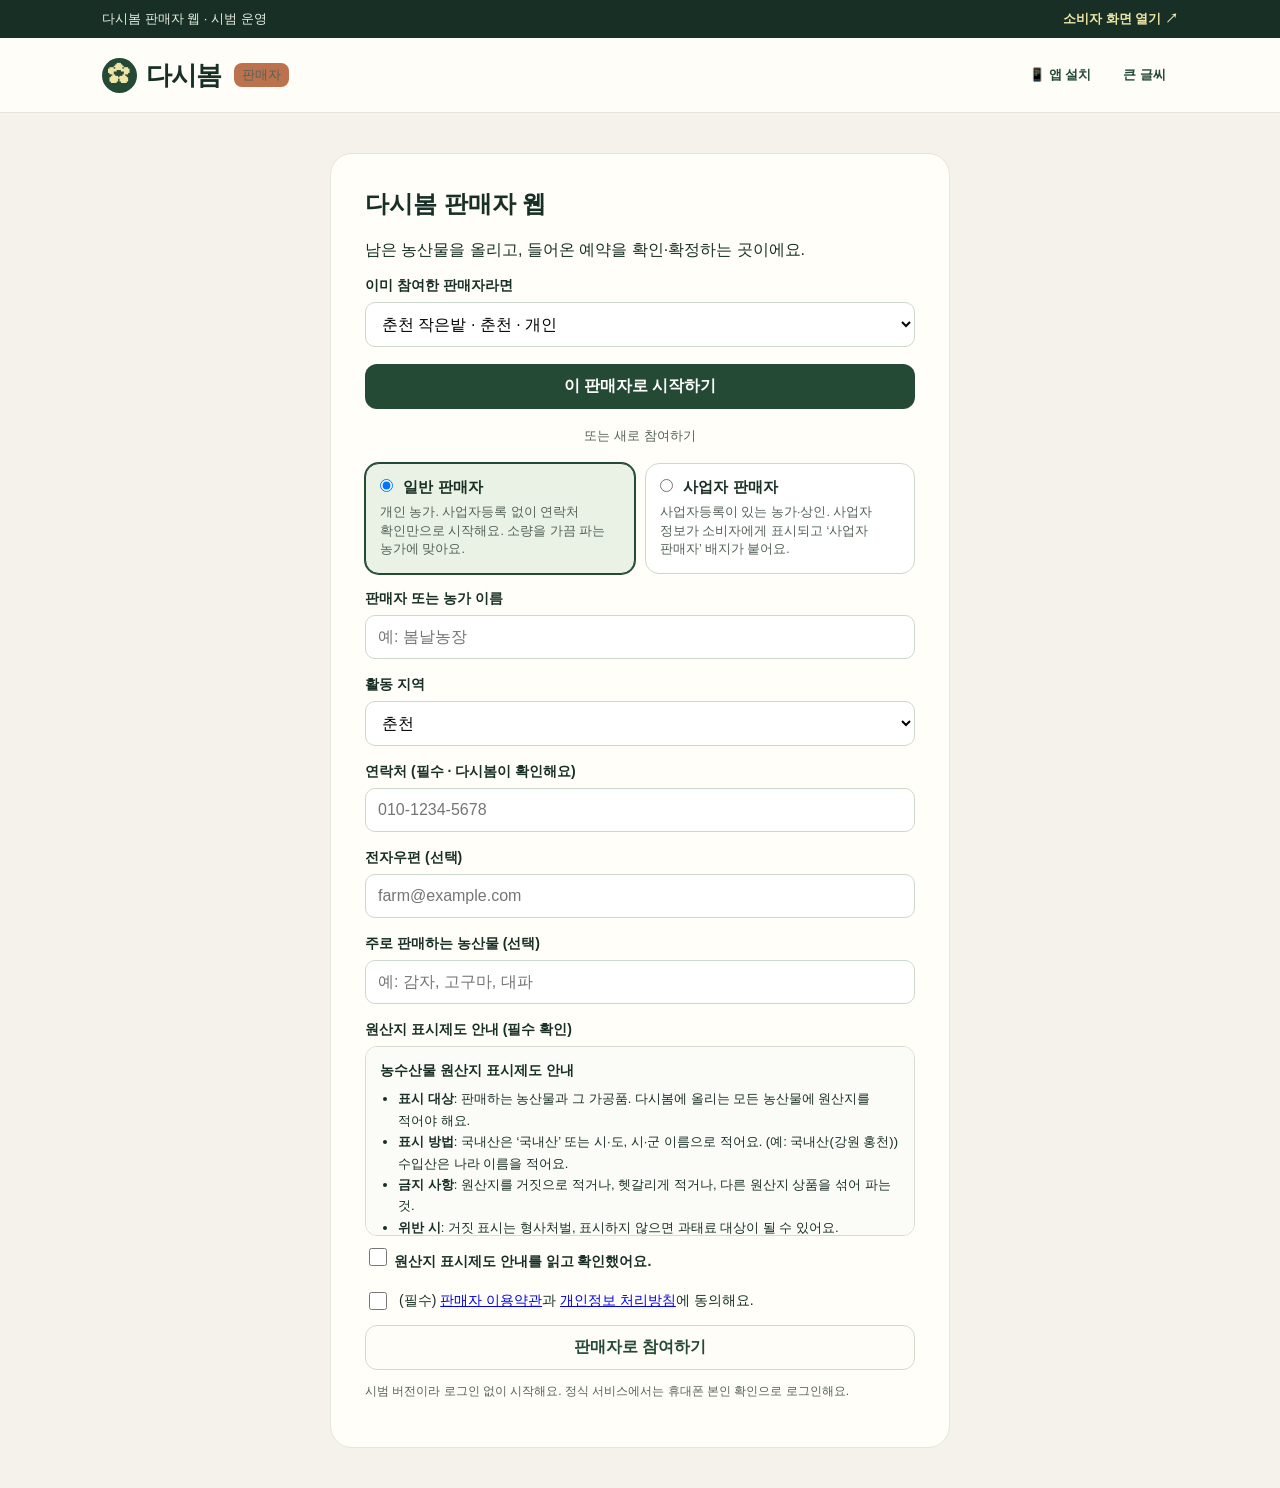
==== commit 479c50bf: "시연 화면, 상품 사진, 웹앱 설치, 성과 지표, README 정리 - demo.html: 소비자·판매자 화면 나란히 보기, 시연 데이터 채우기·초기화 - 판매자 상품 사진 올리기" ====
--- a/seller.html
+++ b/seller.html
@@ -5,6 +5,14 @@
     <meta name="viewport" content="width=device-width,initial-scale=1">
     <title>다시봄 판매자 | 우리 농가 관리</title>
     <link rel="stylesheet" href="assets/style.css">
+    <link rel="manifest" href="seller.webmanifest">
+    <meta name="theme-color" content="#244a35">
+    <link rel="icon" href="assets/icons/seller-192.png">
+    <link rel="apple-touch-icon" href="assets/icons/seller-apple-180.png">
+    <meta name="apple-mobile-web-app-capable" content="yes">
+    <meta name="mobile-web-app-capable" content="yes">
+    <meta name="apple-mobile-web-app-title" content="다시봄 판매자">
+    <meta name="description" content="춘천·강원 소규모 농가의 못난이·잉여 농산물을 필요한 만큼 예약하고 가까운 곳에서 직접 받는 직거래 서비스">
   </head>
   <body class="seller-app">
     <div class="portal-bar">
@@ -17,6 +25,7 @@
       <div class="wrap nav">
         <a class="logo" href="seller.html" aria-label="다시봄 판매자 홈"><span class="brand-mark" aria-hidden="true">✿</span> 다시봄 <span class="seller-tag">판매자</span></a>
         <div class="seller-who">
+          <button class="btn ghost small" type="button" id="installBtn">📱 앱 설치</button>
           <button class="btn ghost small" type="button" id="bigTextBtn" aria-pressed="false">큰 글씨</button>
           <span id="sellerWho" class="seller-who" hidden>
             <label class="mini" for="sellerSelect">판매자</label>
@@ -151,6 +160,8 @@
         <div class="panel" id="panel-admin" role="tabpanel" hidden>
           <div class="panel-head"><h2>운영 도구</h2></div>
           <div class="notice">시범 운영자가 쓰는 메뉴예요. 정식 서비스에서는 관리자 계정에서만 보이게 할 예정이에요.</div>
+          <h3>성과 지표</h3>
+          <div class="impact-grid" id="adminImpact"></div>
           <h3>노쇼·차단 관리</h3>
           <p class="fine" id="policyNote"></p>
           <ul class="dash-list block-list" id="customerList"></ul>
@@ -236,6 +247,11 @@
           <div class="field">
             <label for="addEnd">판매 종료일 (선택)</label>
             <input id="addEnd" name="endDate" type="date">
+          </div>
+          <div class="field">
+            <label for="addPhoto">상품 사진 (선택 · 실제 상태가 보이게 찍어 주세요)</label>
+            <input id="addPhoto" type="file" accept="image/*" onchange="pickPhoto(this)">
+            <div id="photoPreview" style="margin-top:8px"></div>
           </div>
           <div class="field">
             <label for="addDesc">판매 설명</label>
@@ -453,7 +469,7 @@
         }[filter];
         document.getElementById('orderList').innerHTML = list.length ? list.map(r => `
           <article class="r-card${fresh.has(r.id) ? ' is-new' : ''}">
-            <div class="r-emoji" aria-hidden="true">${r.emoji || '🥬'}</div>
+            ${UI.thumb(Store.product(r.productId) || { emoji: r.emoji })}
             <div>
               <h3>${esc(r.product)} · ${esc(r.quantity)}묶음 <span class="mini">(${esc(r.unit)} 단위)</span></h3>
               <div class="meta">
@@ -560,7 +576,7 @@
           const ended = p.endDate && p.endDate < t;
           return `
           <article class="p-row${p.status === 'off' || ended ? ' is-off' : ''}">
-            <div class="r-emoji" aria-hidden="true" style="width:52px;height:52px;border-radius:12px;background:#efe8d4;display:grid;place-items:center;font-size:30px">${p.emoji || '🥬'}</div>
+            ${UI.thumb(p)}
             <div>
               <h3>${esc(p.name)} ${p.status === 'off' ? '<span class="badge off">판매 중지</span>' : ended ? '<span class="badge off">판매 종료</span>' : '<span class="badge ok">판매 중</span>'} ${stockText(p)}</h3>
               <div class="meta">${money(p.price)} / ${esc(p.unit)} · ${esc(p.category)} · 원산지 ${esc(p.origin || '-')}<br>${esc(p.place)}${p.endDate ? ` · ${esc(UI.date(p.endDate))}까지` : ''}</div>
@@ -626,6 +642,8 @@
         document.getElementById('addRegion').value = (prefill && prefill.region) || (seller && seller.region) || '춘천';
         document.getElementById('addEnd').min = UI.today();
         renderSlotChoices((prefill && prefill.slots) || Store.SLOTS.slice(0, 3));
+        pendingPhoto = (prefill && prefill.photo) || '';
+        paintPhoto();
         if (prefill) {
           ['name', 'category', 'price', 'unit', 'origin', 'place', 'placeDetail', 'description', 'mode'].forEach(k => {
             if (f.elements[k] && prefill[k] !== undefined) f.elements[k].value = prefill[k];
@@ -642,6 +660,24 @@
         (prefill ? f.elements.stock : f.elements.name).focus();
       }
 
+      let pendingPhoto = '';
+      function paintPhoto() {
+        document.getElementById('photoPreview').innerHTML = pendingPhoto
+          ? `<div style="display:flex;gap:10px;align-items:center"><img src="${esc(pendingPhoto)}" alt="상품 사진 미리보기" style="width:96px;height:96px;object-fit:cover;border-radius:12px"><button class="btn ghost small" type="button" onclick="pendingPhoto='';document.getElementById('addPhoto').value='';paintPhoto()">사진 빼기</button></div>`
+          : '';
+      }
+      async function pickPhoto(input) {
+        const file = input.files && input.files[0];
+        if (!file) return;
+        try {
+          pendingPhoto = await UI.shrinkImage(file);
+          paintPhoto();
+        } catch (err) {
+          input.value = '';
+          showError('addError', err.message);
+        }
+      }
+
       function relist(id) {
         const p = Store.product(id);
         if (p) openAdd(p);
@@ -659,8 +695,9 @@
         x.phone = f.consent.checked && Store.Check.phone(x.phone) ? x.phone : '';
         delete x.consent;
         x.seller = me;
+        x.photo = pendingPhoto;
         const p = Store.addProduct(x);
-        if (!p) return showError('addError', '저장하지 못했어요. 다시 시도해 주세요.');
+        if (!p) return showError('addError', pendingPhoto ? '저장 공간이 부족해요. 사진을 빼거나 다른 사진으로 다시 시도해 주세요.' : '저장하지 못했어요. 다시 시도해 주세요.');
         UI.close('addDialog');
         showTab('products');
         renderAll();
@@ -899,6 +936,13 @@
 
       /* ---------- 운영 도구 ---------- */
       function renderAdmin() {
+        const m = Store.impact();
+        document.getElementById('adminImpact').innerHTML = [
+          ['구출한 농산물', `${m.rescuedBundles}묶음`, `못난이 ${m.uglyBundles}묶음`],
+          ['직거래 성사', `${m.deals}건`, `거래액 ${money(m.amount)}`],
+          ['참여 판매자', `${m.sellers}곳`, `판매 중 농가 ${m.farms}곳`],
+          ['노쇼 비율', `${m.noShowRate}%`, '수령 완료+노쇼 중 노쇼']
+        ].map(([label, n, sub]) => `<div class="impact-item"><b>${esc(label)}</b><strong>${esc(n)}</strong><small>${esc(sub)}</small></div>`).join('');
         document.getElementById('policyNote').textContent =
           `규칙: 노쇼 ${Store.POLICY.noShowLimit}회가 되면 다시봄 전체에서 자동으로 예약이 제한돼요. 운영자가 직접 차단하거나 해제할 수 있어요.`;
         const cs = Object.entries(Store.customers()).sort((a, b) => (b[1].noShows || 0) - (a[1].noShows || 0));
@@ -968,6 +1012,7 @@
       });
 
       UI.initBigText('bigTextBtn');
+      UI.initInstall('installBtn');
       renderAll();
     </script>
   </body>
--- a/assets/style.css
+++ b/assets/style.css
@@ -1348,3 +1348,77 @@
     margin-top:6px
   }
 }
+
+/* 상품 사진 */
+.product .cover.photo,#market .cover.photo {
+  background-size:cover;
+  background-position:center;
+  background-color:#edf3e8;
+  font-size:0
+}
+
+/* 성과 지표 */
+.impact {
+  padding:34px 0 6px
+}
+.impact h2 {
+  font-size:24px;
+  letter-spacing:-.05em;
+  margin:0 0 14px
+}
+.impact-grid {
+  display:grid;
+  grid-template-columns:repeat(4,1fr);
+  gap:12px;
+  margin-bottom:6px
+}
+.impact-item {
+  background:#fffef9;
+  border:1px solid #e5e6d9;
+  border-radius:16px;
+  padding:16px 18px;
+  display:flex;
+  flex-direction:column;
+  gap:2px
+}
+.impact-item .ic {
+  font-size:24px
+}
+.impact-item strong {
+  font-size:26px;
+  letter-spacing:-.04em;
+  color:#244a35
+}
+.impact-item b {
+  font-size:14px
+}
+.impact-item small {
+  font-size:12.5px;
+  color:var(--muted)
+}
+.install-link {
+  background:none;
+  border:0;
+  padding:0;
+  font:inherit;
+  cursor:pointer
+}
+@media(max-width:760px) {
+  .impact-grid {
+    grid-template-columns:repeat(2,1fr)
+  }
+  .impact-item strong {
+    font-size:21px
+  }
+}
+/* 내용을 채운 줄에서는 회색 예시 글자를 숨겨 실제 값과 헷갈리지 않게 */
+table.bulk tr:has(input[data-k=name]:not(:placeholder-shown)) input::placeholder,
+table.bulk tr.bad input::placeholder {
+  color:transparent
+}
+/* 휴대폰에서는 판매자 머리글이 화면을 가리지 않게 함께 스크롤 */
+@media(max-width:760px) {
+  body.seller-app header {
+    position:static
+  }
+}
